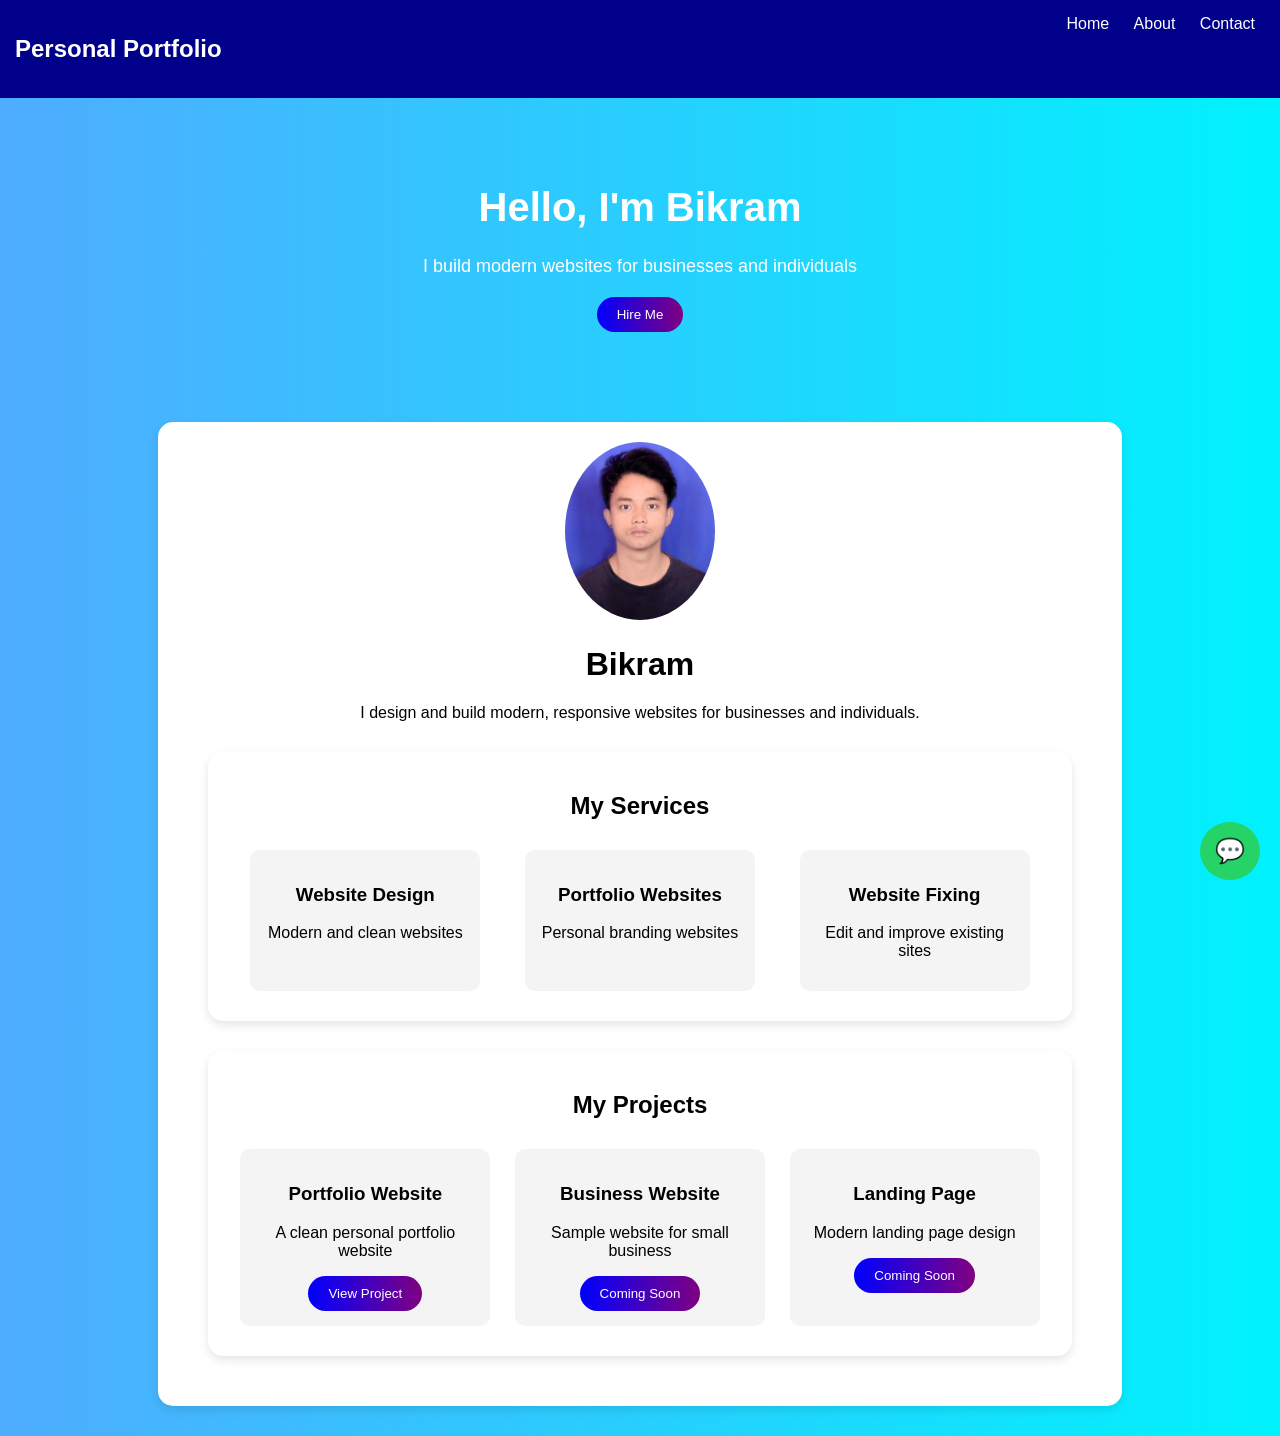
==== index.html @ 5631f08d "index.html" ====
<!DOCTYPE html>
<html> 
<head>
    <title>Bikram | Developer</title>
    <link rel="stylesheet" href="style.css">
</head>

<body>

<div class="navbar">
    <h2>Personal Portfolio</h2>
    <div>
        <a href="index.html">Home</a>
        <a href="about.html">About</a>
        <a href="contact.html">Contact</a>
    </div>
</div>
        
<div class="container">

    <div class="hero">
    <h1>Hello, I'm Bikram</h1>
    <p>I build modern websites for businesses and individuals</p>
    <a href="contact.html">
        <button>Hire Me</button>
    </a>
</div>

    <div class="card">
         <img src="image/myphoto.jpg">
        <h1>Bikram</h1>
        <p>I design and build modern, responsive websites for businesses and individuals.</p>
    

    <div class="card">
    <h2>My Services</h2>
    
    <div class="services">
        <div class="service-box">
            <h3>Website Design</h3>
            <p>Modern and clean websites</p>
        </div>

        <div class="service-box">
            <h3>Portfolio Websites</h3>
            <p>Personal branding websites</p>
        </div>

        <div class="service-box">
            <h3>Website Fixing</h3>
            <p>Edit and improve existing sites</p>
        </div>
    </div>
</div>

  <div class="card">
    <h2>My Projects</h2>

    <div class="projects">

        <div class="project-box">
            <h3>Portfolio Website</h3>
            <p>A clean personal portfolio website</p>
            <a href="https://unitebikram-rgb.github.io/Bikram-portfolio/" target="_blank">
                <button>View Project</button>
            </a>
        </div>

        <div class="project-box">
            <h3>Business Website</h3>
            <p>Sample website for small business</p>
            <button>Coming Soon</button>
        </div>

        <div class="project-box">
            <h3>Landing Page</h3>
            <p>Modern landing page design</p>
            <button>Coming Soon</button>
        </div>

    </div>
</div>
   
</div>

<script src="script.js"></script>
<a href="https://wa.me/9779800962616" class="whatsapp" target="_blank">
    💬
</a>

<script src="script.js"></script>
</body>

</body>
</html>
---- style.css ----
body {
    margin: 0;
    font-family: Arial;
    background: linear-gradient(to right, #4facfe, #00f2fe);
}

/* Navbar */
.navbar {
    background: darkblue;
    color: white;
    padding: 15px;
    display: flex;
    justify-content: space-between;
    position: sticky;
    top: 0;
}

.navbar a {
    color: white;
    margin: 10px;
    text-decoration: none;
}

.navbar a:hover {
    text-decoration: underline;
}

/* Layout */
.container {
    width: 80%;
    margin: auto;
    text-align: center;
}

/* Cards */
.card {
    background: white;
    padding: 20px;
    margin: 30px;
    border-radius: 15px;
    box-shadow: 0 4px 10px rgba(0,0,0,0.1);
    transition: 0.3s;
}

.card:hover {
    transform: translateY(-10px);
}

/* Buttons */
button {
    padding: 10px 20px;
    border: none;
    background: linear-gradient(to right, blue, purple);
    color: white;
    border-radius: 25px;
    cursor: pointer;
}

button:hover {
    opacity: 0.8;
}

/* Inputs */
input, textarea {
    width: 80%;
    padding: 10px;
    margin: 5px;
}

/* Image */
img {
    width: 150px;
    border-radius: 50%;
}

.services {
    display: flex;
    justify-content: space-around;
    flex-wrap: wrap;
}

.service-box {
    background: #f4f4f4;
    padding: 15px;
    margin: 10px;
    border-radius: 10px;
    width: 200px;
}
@media (max-width: 768px) {
    .services {
        flex-direction: column;
        align-items: center;
    }

    .container {
        width: 95%;
    }
}

.hero {
    padding: 60px 20px;
    text-align: center;
    color: white;
}

.hero h1 {
    font-size: 40px;
}

.hero p {
    font-size: 18px;
    margin: 10px 0 20px;
}
.projects {
    display: flex;
    justify-content: space-around;
    flex-wrap: wrap;
}

.project-box {
    background: #f4f4f4;
    padding: 15px;
    margin: 10px;
    border-radius: 10px;
    width: 220px;
    transition: 0.3s;
}

.project-box:hover {
    transform: scale(1.05);
}
.whatsapp {
    position: fixed;
    bottom: 20px;
    right: 20px;
    background: #25D366;
    color: white;
    font-size: 24px;
    padding: 15px;
    border-radius: 50%;
    text-decoration: none;
    z-index: 1000;
    transition: 0.3s;
}

.whatsapp:hover {
    transform: scale(1.1);
}
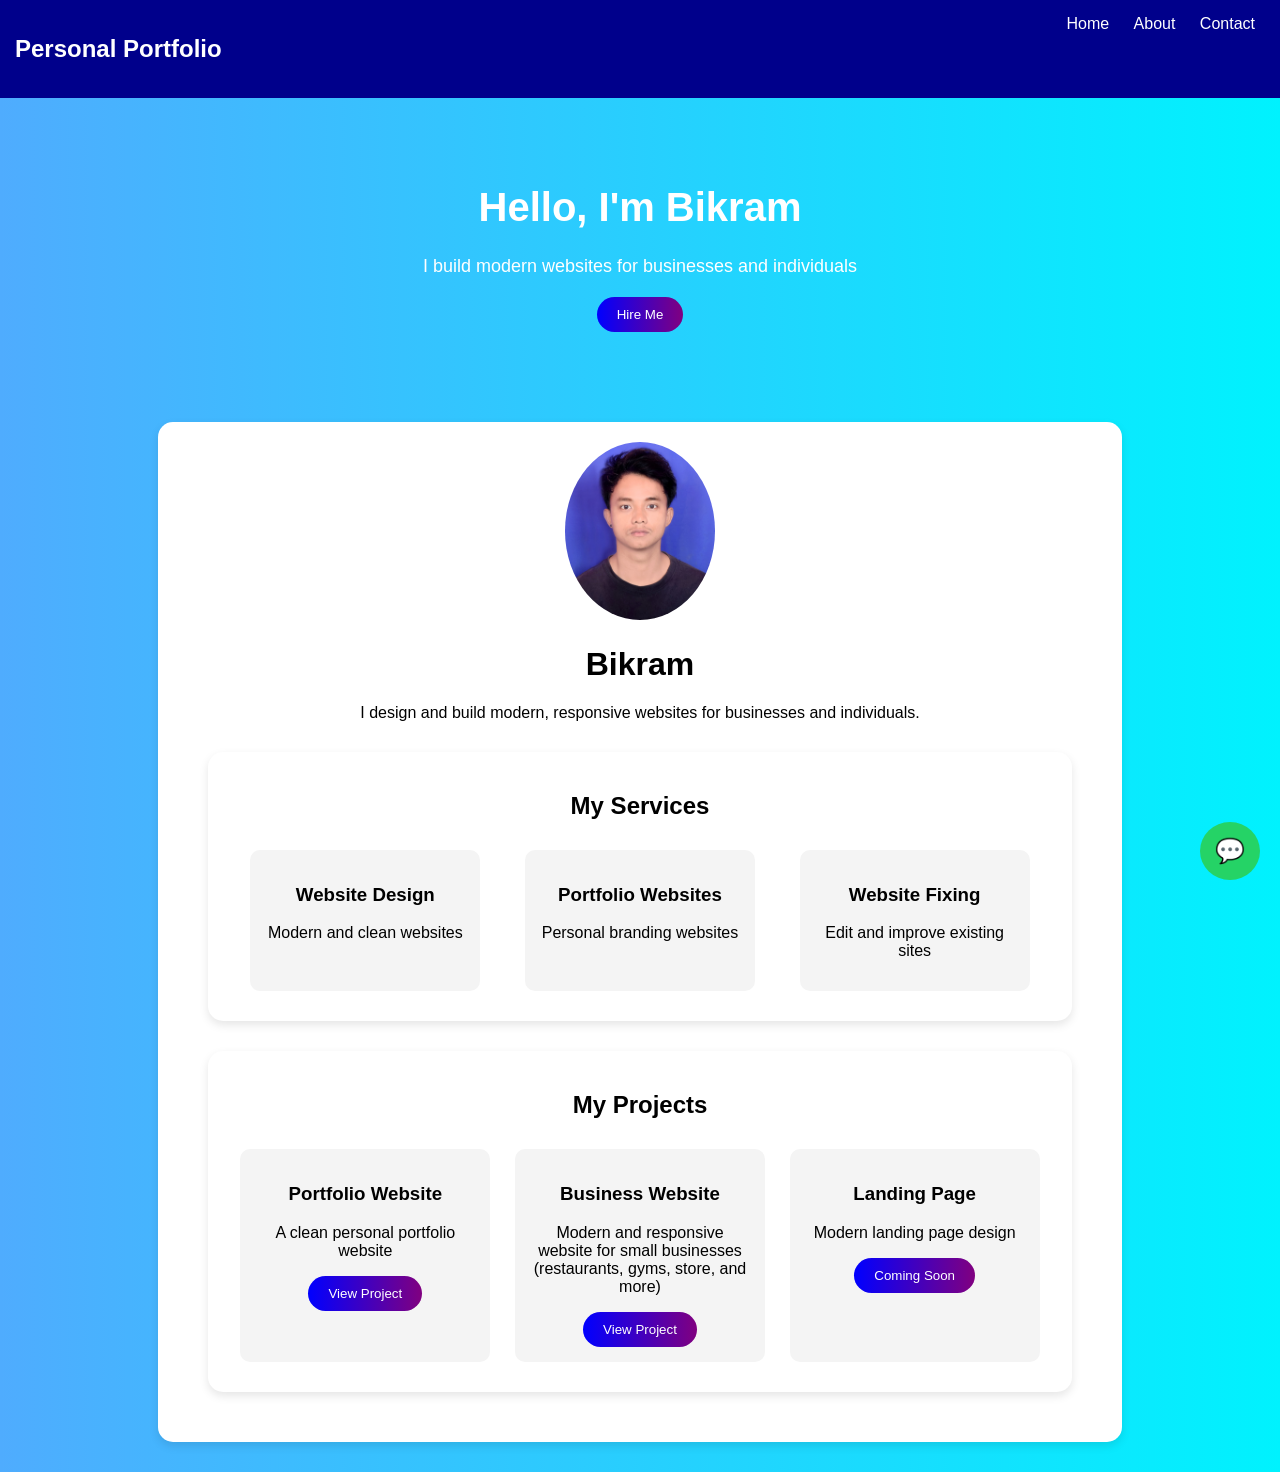
==== commit 58241ee1: "index.html" ====
--- a/index.html
+++ b/index.html
@@ -61,15 +61,16 @@
         <div class="project-box">
             <h3>Portfolio Website</h3>
             <p>A clean personal portfolio website</p>
-            <a href="https://unitebikram-rgb.github.io/Bikram-portfolio/" target="_blank">
+            <a href="https://unitebikram-rgb.github.io/portfolio-website/" target="_blank">
                 <button>View Project</button>
             </a>
         </div>
 
         <div class="project-box">
             <h3>Business Website</h3>
-            <p>Sample website for small business</p>
-            <button>Coming Soon</button>
+            <p>Modern and responsive website for small businesses (restaurants, gyms, store, and more)</p>
+            <a href="https://unitebikram-rgb.github.io/business-website/" target="_blank"></a>
+            <button>View Project</button>
         </div>
 
         <div class="project-box">
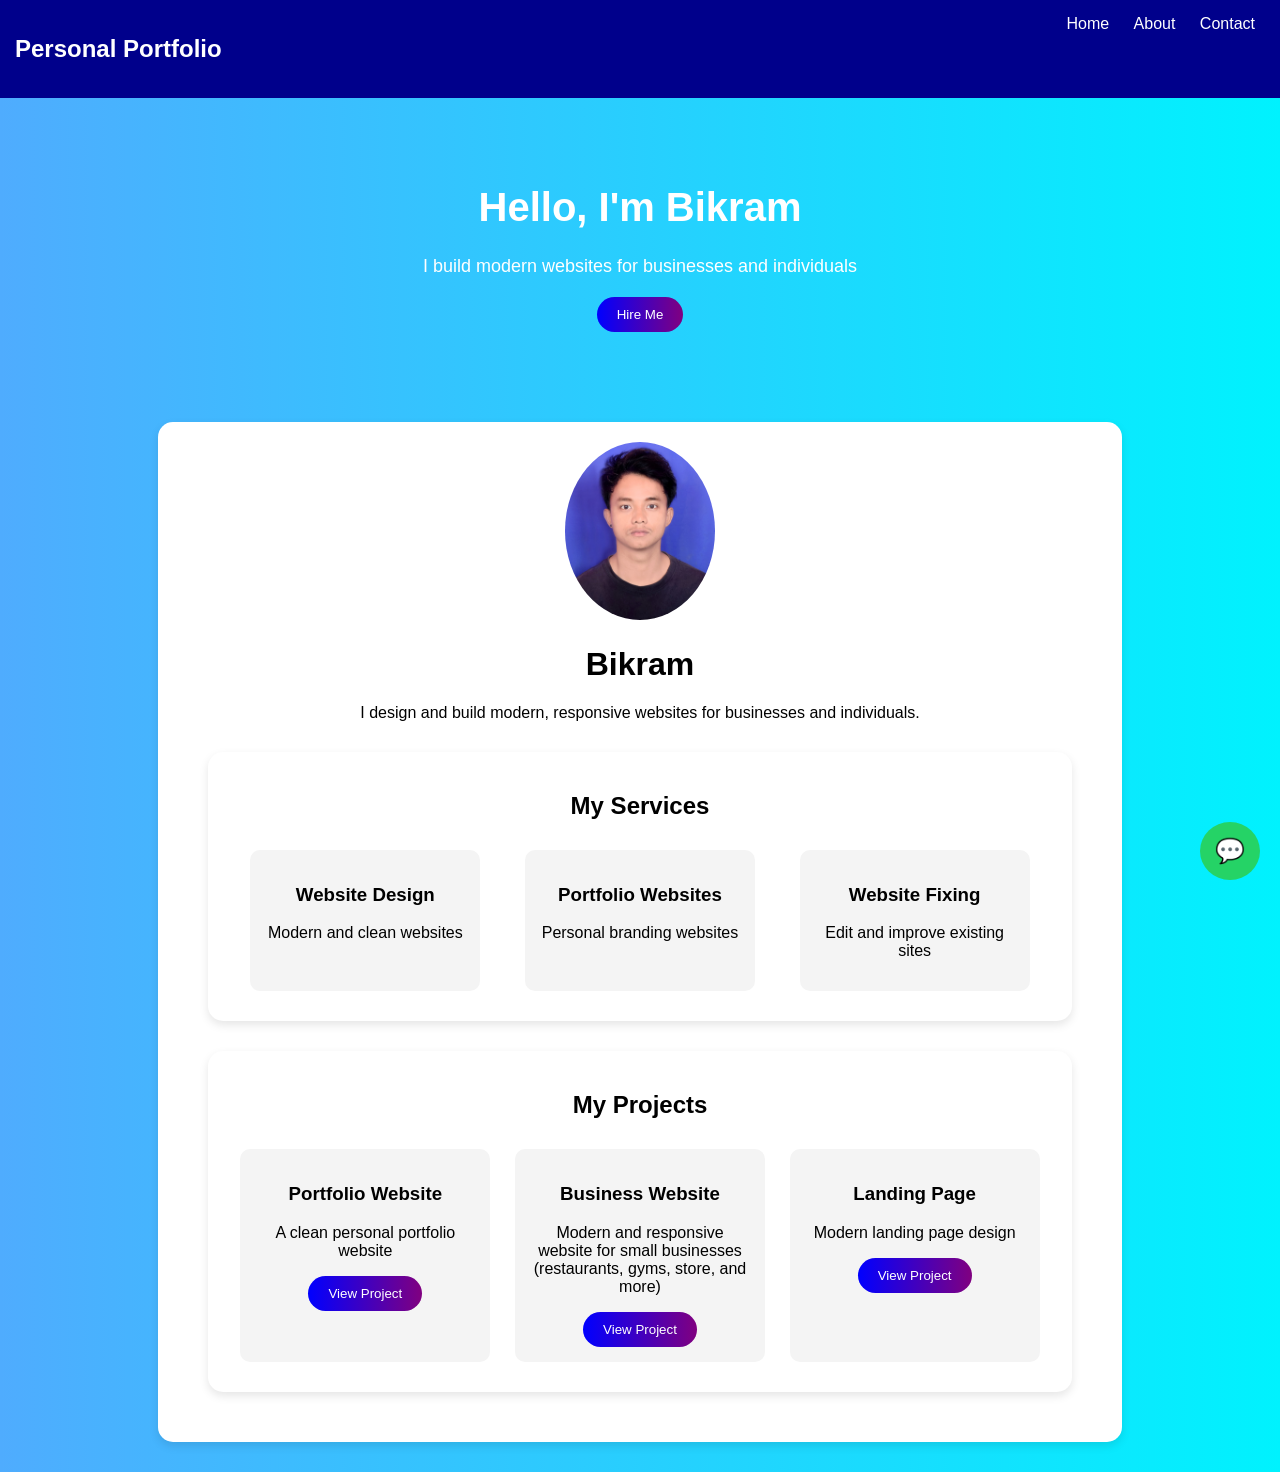
==== commit 2f8bd679: "index.html" ====
--- a/index.html
+++ b/index.html
@@ -69,14 +69,15 @@
         <div class="project-box">
             <h3>Business Website</h3>
             <p>Modern and responsive website for small businesses (restaurants, gyms, store, and more)</p>
-            <a href="https://unitebikram-rgb.github.io/business-website/" target="_blank"></a>
-            <button>View Project</button>
+            <a href="https://unitebikram-rgb.github.io/business-website/" target="_blank">
+            <button>View Project</button></a>
         </div>
 
         <div class="project-box">
             <h3>Landing Page</h3>
             <p>Modern landing page design</p>
-            <button>Coming Soon</button>
+            <a href="https://unitebikram-rgb.github.io/landing-page/" target="_blank">
+            <button>View Project</button></a>
         </div>
 
     </div>
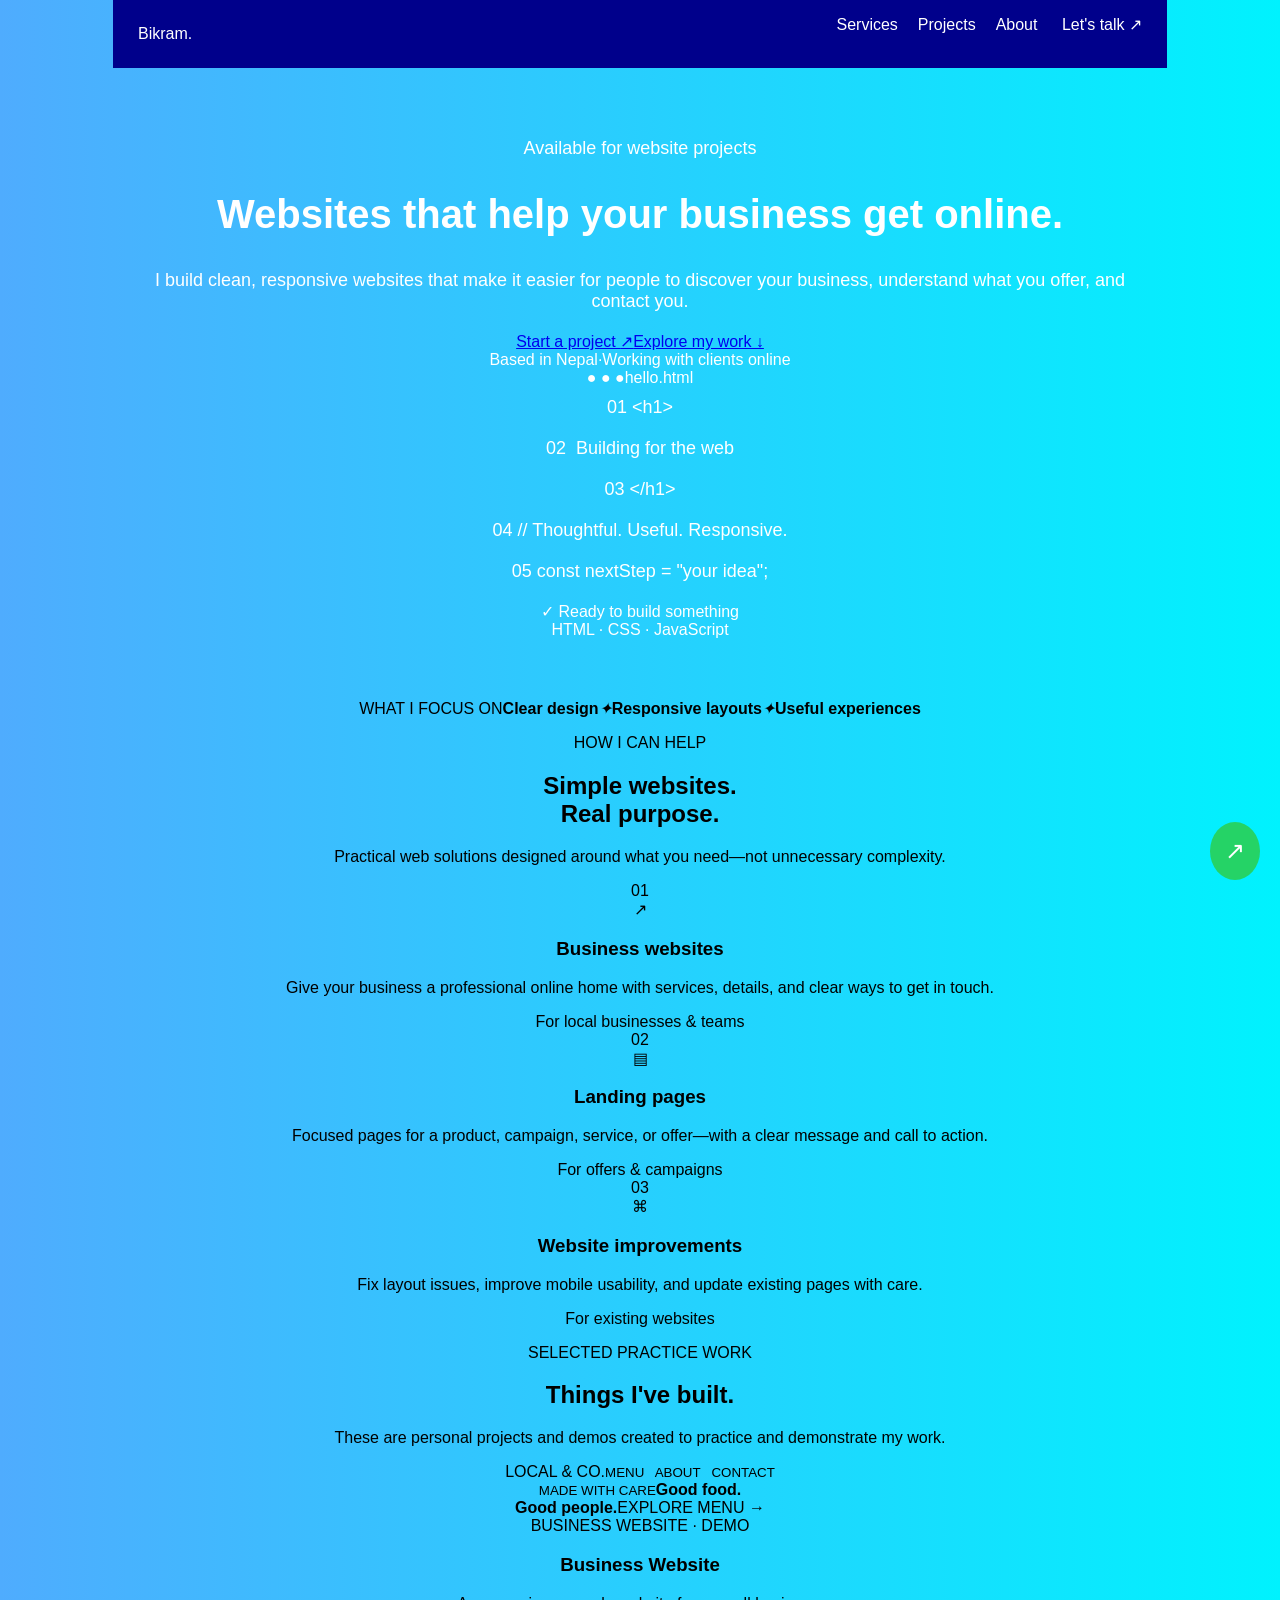
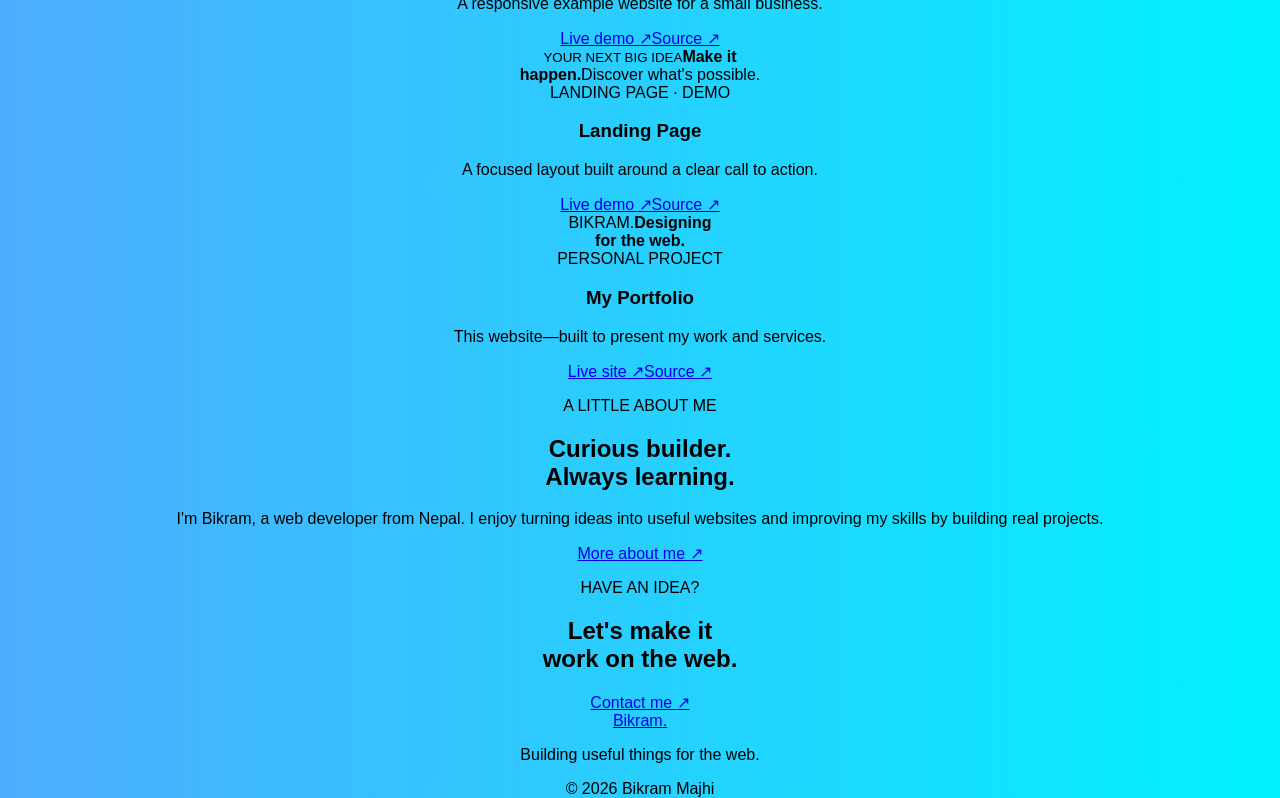
==== commit d8445fcc: "Redesign portfolio homepage" ====
--- a/index.html
+++ b/index.html
@@ -1,97 +1,64 @@
-<!DOCTYPE html>
-<html> 
+<!doctype html>
+<html lang="en">
 <head>
-    <title>Bikram | Developer</title>
-    <link rel="stylesheet" href="style.css">
+  <meta charset="utf-8">
+  <meta name="viewport" content="width=device-width, initial-scale=1">
+  <meta name="description" content="Bikram Majhi builds responsive, practical websites for small businesses, personal brands, and creators.">
+  <title>Bikram Majhi | Web Developer</title>
+  <link rel="preconnect" href="https://fonts.googleapis.com">
+  <link rel="preconnect" href="https://fonts.gstatic.com" crossorigin>
+  <link href="https://fonts.googleapis.com/css2?family=DM+Sans:wght@400;500;600;700&family=Manrope:wght@600;700;800&display=swap" rel="stylesheet">
+  <link rel="stylesheet" href="style.css">
 </head>
-
 <body>
-
-<div class="navbar">
-    <h2>Personal Portfolio</h2>
-    <div>
-        <a href="index.html">Home</a>
-        <a href="about.html">About</a>
-        <a href="contact.html">Contact</a>
-    </div>
-</div>
-        
-<div class="container">
-
-    <div class="hero">
-    <h1>Hello, I'm Bikram</h1>
-    <p>I build modern websites for businesses and individuals</p>
-    <a href="contact.html">
-        <button>Hire Me</button>
-    </a>
-</div>
-
-    <div class="card">
-         <img src="image/myphoto.jpg">
-        <h1>Bikram</h1>
-        <p>I design and build modern, responsive websites for businesses and individuals.</p>
-    
-
-    <div class="card">
-    <h2>My Services</h2>
-    
-    <div class="services">
-        <div class="service-box">
-            <h3>Website Design</h3>
-            <p>Modern and clean websites</p>
-        </div>
-
-        <div class="service-box">
-            <h3>Portfolio Websites</h3>
-            <p>Personal branding websites</p>
-        </div>
-
-        <div class="service-box">
-            <h3>Website Fixing</h3>
-            <p>Edit and improve existing sites</p>
-        </div>
-    </div>
-</div>
-
-  <div class="card">
-    <h2>My Projects</h2>
-
-    <div class="projects">
-
-        <div class="project-box">
-            <h3>Portfolio Website</h3>
-            <p>A clean personal portfolio website</p>
-            <a href="https://unitebikram-rgb.github.io/portfolio-website/" target="_blank">
-                <button>View Project</button>
-            </a>
-        </div>
-
-        <div class="project-box">
-            <h3>Business Website</h3>
-            <p>Modern and responsive website for small businesses (restaurants, gyms, store, and more)</p>
-            <a href="https://unitebikram-rgb.github.io/business-website/" target="_blank">
-            <button>View Project</button></a>
-        </div>
-
-        <div class="project-box">
-            <h3>Landing Page</h3>
-            <p>Modern landing page design</p>
-            <a href="https://unitebikram-rgb.github.io/landing-page/" target="_blank">
-            <button>View Project</button></a>
-        </div>
-
-    </div>
-</div>
-   
-</div>
-
-<script src="script.js"></script>
-<a href="https://wa.me/9779800962616" class="whatsapp" target="_blank">
-    💬
-</a>
-
-<script src="script.js"></script>
-</body>
-
+  <header class="site-header">
+    <nav class="navbar container" aria-label="Main navigation">
+      <a class="brand" href="index.html">Bikram<span>.</span></a>
+      <div class="nav-links">
+        <a href="#services">Services</a><a href="#projects">Projects</a><a href="about.html">About</a>
+        <a class="nav-cta" href="contact.html">Let's talk <span aria-hidden="true">↗</span></a>
+      </div>
+    </nav>
+  </header>
+  <main>
+    <section class="hero container">
+      <div class="hero-copy">
+        <p class="eyebrow"><span class="status-dot"></span> Available for website projects</p>
+        <h1>Websites that help your business <span class="accent">get online.</span></h1>
+        <p class="hero-lead">I build clean, responsive websites that make it easier for people to discover your business, understand what you offer, and contact you.</p>
+        <div class="hero-actions"><a class="button button-primary" href="contact.html">Start a project <span aria-hidden="true">↗</span></a><a class="text-link" href="#projects">Explore my work ↓</a></div>
+        <div class="hero-note"><span>Based in Nepal</span><span>·</span><span>Working with clients online</span></div>
+      </div>
+      <div class="hero-visual" aria-label="Developer introduction">
+        <div class="visual-glow"></div><div class="visual-card">
+          <div class="visual-top"><span class="window-dots">● ● ●</span><span>hello.html</span></div>
+          <div class="code-lines"><p><span class="code-muted">01</span> <span class="code-purple">&lt;h1&gt;</span></p><p><span class="code-muted">02</span> &nbsp;Building for the web</p><p><span class="code-muted">03</span> <span class="code-purple">&lt;/h1&gt;</span></p><p><span class="code-muted">04</span> <span class="code-green">// Thoughtful. Useful. Responsive.</span></p><p><span class="code-muted">05</span> <span class="code-blue">const</span> <span class="code-white">nextStep</span> = <span class="code-yellow">"your idea"</span>;</p></div>
+          <div class="visual-bottom"><span class="mini-check">✓</span> Ready to build something</div>
+        </div><div class="floating-tag">HTML · CSS · JavaScript</div>
+      </div>
+    </section>
+    <section class="trust-strip"><div class="container trust-inner"><span>WHAT I FOCUS ON</span><strong>Clear design</strong><i>✦</i><strong>Responsive layouts</strong><i>✦</i><strong>Useful experiences</strong></div></section>
+    <section class="section container" id="services">
+      <div class="section-heading"><p class="eyebrow">HOW I CAN HELP</p><h2>Simple websites.<br><span class="accent">Real purpose.</span></h2><p>Practical web solutions designed around what you need—not unnecessary complexity.</p></div>
+      <div class="service-grid">
+        <article class="service-card"><span class="service-number">01</span><div class="service-icon">↗</div><h3>Business websites</h3><p>Give your business a professional online home with services, details, and clear ways to get in touch.</p><span class="service-label">For local businesses & teams</span></article>
+        <article class="service-card"><span class="service-number">02</span><div class="service-icon">▤</div><h3>Landing pages</h3><p>Focused pages for a product, campaign, service, or offer—with a clear message and call to action.</p><span class="service-label">For offers & campaigns</span></article>
+        <article class="service-card"><span class="service-number">03</span><div class="service-icon">⌘</div><h3>Website improvements</h3><p>Fix layout issues, improve mobile usability, and update existing pages with care.</p><span class="service-label">For existing websites</span></article>
+      </div>
+    </section>
+    <section class="section projects-section" id="projects"><div class="container">
+      <div class="section-heading section-heading-row"><div><p class="eyebrow">SELECTED PRACTICE WORK</p><h2>Things I've <span class="accent">built.</span></h2></div><p>These are personal projects and demos created to practice and demonstrate my work.</p></div>
+      <div class="project-grid">
+        <article class="project-card project-feature"><div class="project-preview preview-business"><div class="preview-nav">LOCAL<span> & CO.</span><small>MENU &nbsp; ABOUT &nbsp; CONTACT</small></div><div class="preview-content"><small>MADE WITH CARE</small><strong>Good food.<br>Good people.</strong><span class="preview-button">EXPLORE MENU →</span></div></div><div class="project-info"><div><span class="project-type">BUSINESS WEBSITE · DEMO</span><h3>Business Website</h3><p>A responsive example website for a small business.</p></div><div class="project-links"><a href="https://unitebikram-rgb.github.io/business-website/" target="_blank" rel="noopener noreferrer">Live demo ↗</a><a href="https://github.com/unitebikram-rgb/business-website" target="_blank" rel="noopener noreferrer">Source ↗</a></div></div></article>
+        <article class="project-card"><div class="project-preview preview-landing"><div class="landing-shape shape-one"></div><div class="landing-shape shape-two"></div><div class="landing-copy"><small>YOUR NEXT BIG IDEA</small><strong>Make it<br>happen.</strong><span>Discover what's possible.</span></div></div><div class="project-info"><div><span class="project-type">LANDING PAGE · DEMO</span><h3>Landing Page</h3><p>A focused layout built around a clear call to action.</p></div><div class="project-links"><a href="https://unitebikram-rgb.github.io/landing-page/" target="_blank" rel="noopener noreferrer">Live demo ↗</a><a href="https://github.com/unitebikram-rgb/landing-page" target="_blank" rel="noopener noreferrer">Source ↗</a></div></div></article>
+        <article class="project-card"><div class="project-preview preview-portfolio"><div class="portfolio-mini"><span>BIKRAM<span class="accent">.</span></span><strong>Designing<br>for the web.</strong><div class="mini-bars"><i></i><i></i><i></i></div></div></div><div class="project-info"><div><span class="project-type">PERSONAL PROJECT</span><h3>My Portfolio</h3><p>This website—built to present my work and services.</p></div><div class="project-links"><a href="https://unitebikram-rgb.github.io/portfolio-website/" target="_blank" rel="noopener noreferrer">Live site ↗</a><a href="https://github.com/unitebikram-rgb/portfolio-website" target="_blank" rel="noopener noreferrer">Source ↗</a></div></div></article>
+      </div>
+    </div></section>
+    <section class="about-band"><div class="container about-band-inner"><div><p class="eyebrow">A LITTLE ABOUT ME</p><h2>Curious builder.<br><span class="accent">Always learning.</span></h2></div><div><p>I'm Bikram, a web developer from Nepal. I enjoy turning ideas into useful websites and improving my skills by building real projects.</p><a class="text-link" href="about.html">More about me ↗</a></div></div></section>
+    <section class="contact-cta container"><div><p class="eyebrow">HAVE AN IDEA?</p><h2>Let's make it<br><span class="accent">work on the web.</span></h2></div><a class="button button-primary" href="contact.html">Contact me <span aria-hidden="true">↗</span></a></section>
+  </main>
+  <footer class="site-footer"><div class="container footer-inner"><a class="brand" href="index.html">Bikram<span>.</span></a><p>Building useful things for the web.</p><span>© <span id="year">2026</span> Bikram Majhi</span></div></footer>
+  <a class="whatsapp" href="https://wa.me/9779800962616" target="_blank" rel="noopener noreferrer" aria-label="Contact Bikram on WhatsApp">↗</a>
+  <script src="script.js"></script>
 </body>
 </html>
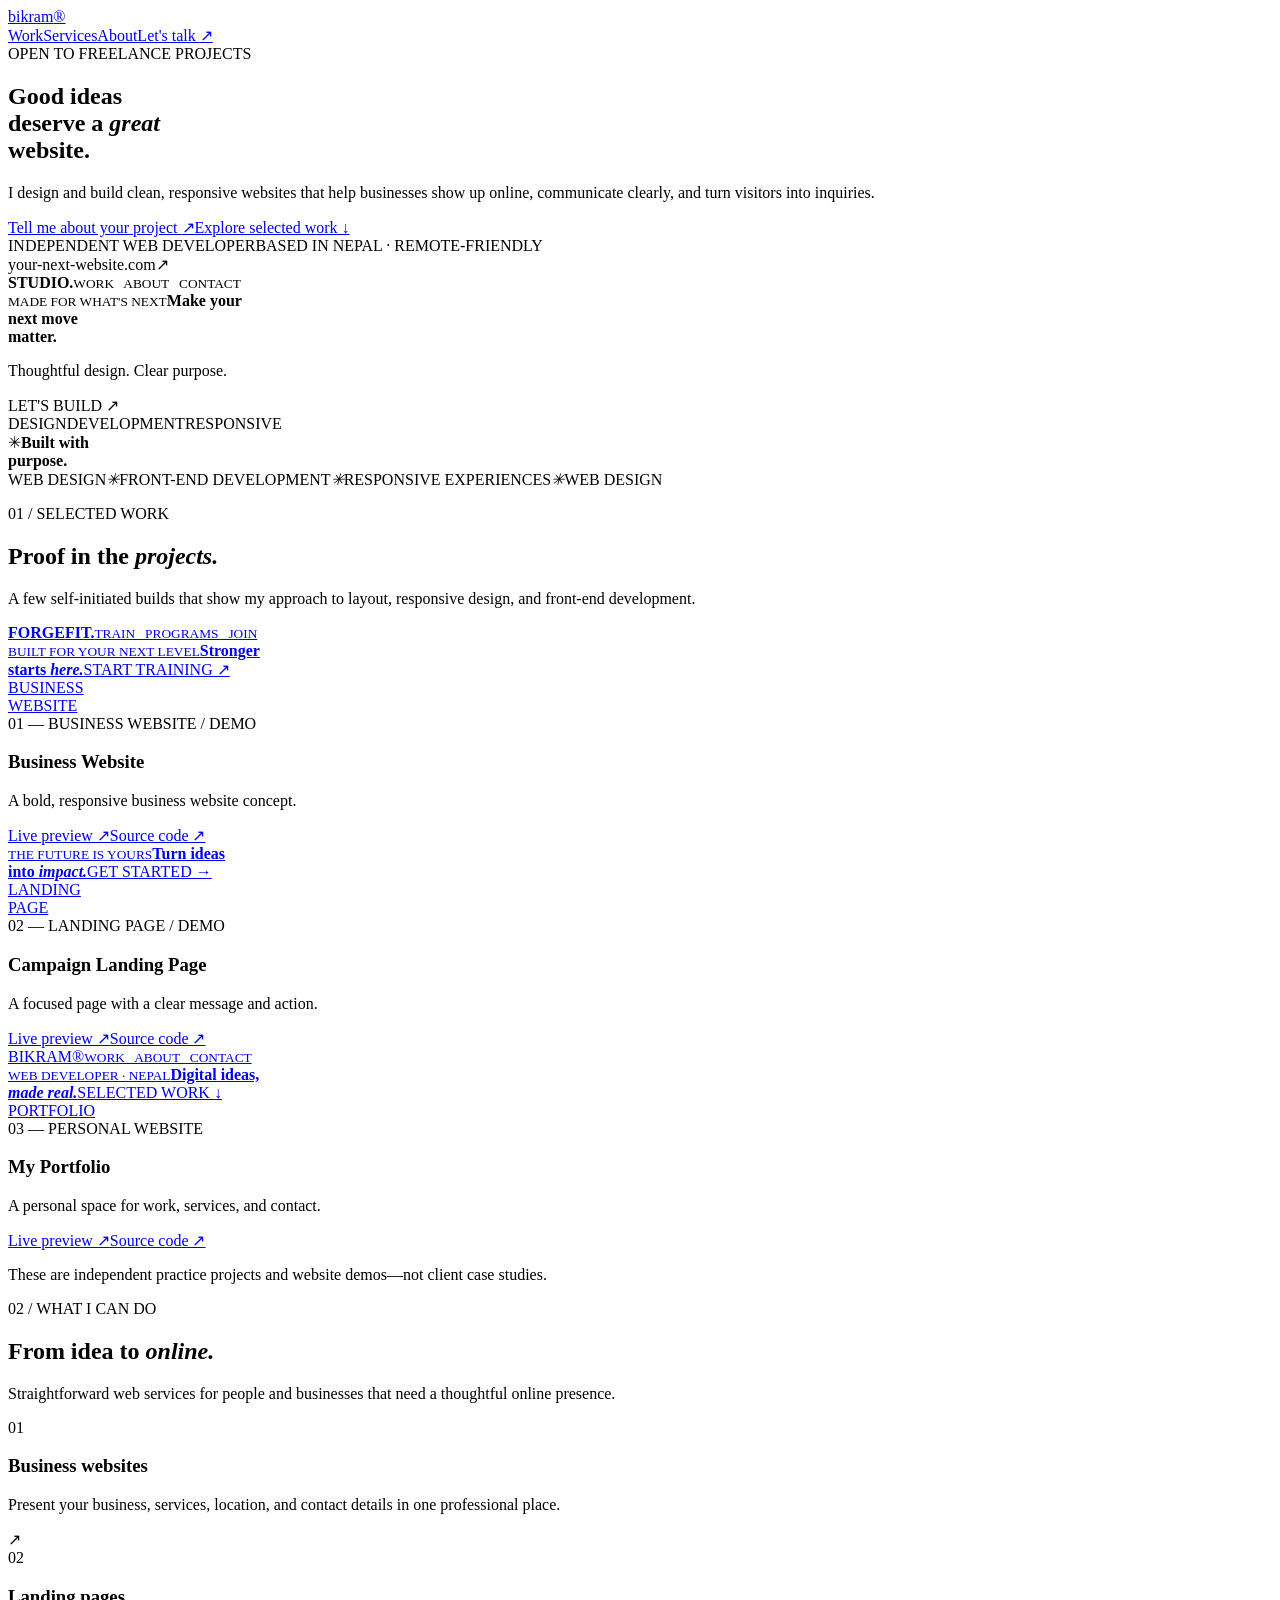
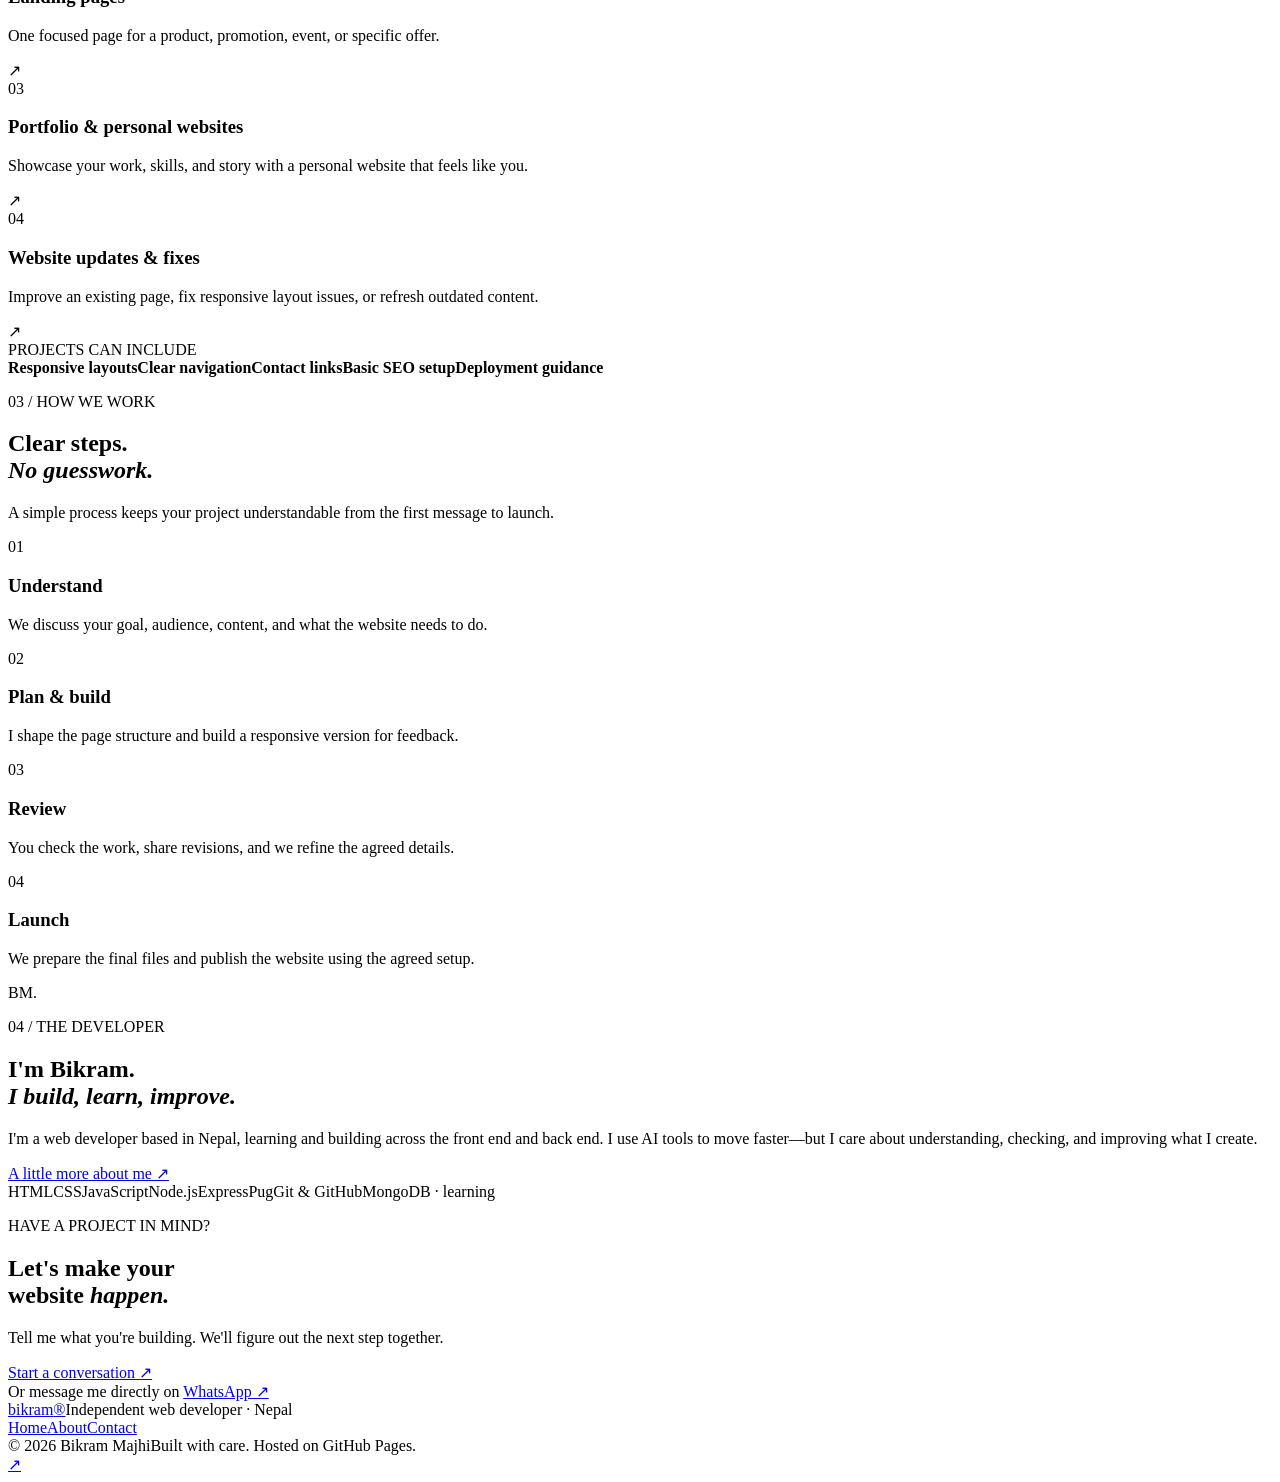
==== commit fbcd55cf: "Elevate portfolio for freelance clients" ====
--- a/index.html
+++ b/index.html
@@ -1,64 +1,38 @@
 <!doctype html>
 <html lang="en">
 <head>
-  <meta charset="utf-8">
-  <meta name="viewport" content="width=device-width, initial-scale=1">
-  <meta name="description" content="Bikram Majhi builds responsive, practical websites for small businesses, personal brands, and creators.">
-  <title>Bikram Majhi | Web Developer</title>
-  <link rel="preconnect" href="https://fonts.googleapis.com">
-  <link rel="preconnect" href="https://fonts.gstatic.com" crossorigin>
-  <link href="https://fonts.googleapis.com/css2?family=DM+Sans:wght@400;500;600;700&family=Manrope:wght@600;700;800&display=swap" rel="stylesheet">
-  <link rel="stylesheet" href="style.css">
+<meta charset="utf-8"><meta name="viewport" content="width=device-width,initial-scale=1">
+<meta name="description" content="Bikram Majhi designs and builds responsive websites for small businesses, personal brands, and growing ideas. View projects and discuss your website.">
+<meta name="theme-color" content="#101812">
+<title>Bikram Majhi — Freelance Web Developer</title>
+<link rel="preconnect" href="https://fonts.googleapis.com"><link rel="preconnect" href="https://fonts.gstatic.com" crossorigin>
+<link href="https://fonts.googleapis.com/css2?family=DM+Sans:wght@400;500;600;700&family=Manrope:wght@500;600;700;800&display=swap" rel="stylesheet">
+<link rel="stylesheet" href="style.css">
 </head>
 <body>
-  <header class="site-header">
-    <nav class="navbar container" aria-label="Main navigation">
-      <a class="brand" href="index.html">Bikram<span>.</span></a>
-      <div class="nav-links">
-        <a href="#services">Services</a><a href="#projects">Projects</a><a href="about.html">About</a>
-        <a class="nav-cta" href="contact.html">Let's talk <span aria-hidden="true">↗</span></a>
-      </div>
-    </nav>
-  </header>
-  <main>
-    <section class="hero container">
-      <div class="hero-copy">
-        <p class="eyebrow"><span class="status-dot"></span> Available for website projects</p>
-        <h1>Websites that help your business <span class="accent">get online.</span></h1>
-        <p class="hero-lead">I build clean, responsive websites that make it easier for people to discover your business, understand what you offer, and contact you.</p>
-        <div class="hero-actions"><a class="button button-primary" href="contact.html">Start a project <span aria-hidden="true">↗</span></a><a class="text-link" href="#projects">Explore my work ↓</a></div>
-        <div class="hero-note"><span>Based in Nepal</span><span>·</span><span>Working with clients online</span></div>
-      </div>
-      <div class="hero-visual" aria-label="Developer introduction">
-        <div class="visual-glow"></div><div class="visual-card">
-          <div class="visual-top"><span class="window-dots">● ● ●</span><span>hello.html</span></div>
-          <div class="code-lines"><p><span class="code-muted">01</span> <span class="code-purple">&lt;h1&gt;</span></p><p><span class="code-muted">02</span> &nbsp;Building for the web</p><p><span class="code-muted">03</span> <span class="code-purple">&lt;/h1&gt;</span></p><p><span class="code-muted">04</span> <span class="code-green">// Thoughtful. Useful. Responsive.</span></p><p><span class="code-muted">05</span> <span class="code-blue">const</span> <span class="code-white">nextStep</span> = <span class="code-yellow">"your idea"</span>;</p></div>
-          <div class="visual-bottom"><span class="mini-check">✓</span> Ready to build something</div>
-        </div><div class="floating-tag">HTML · CSS · JavaScript</div>
-      </div>
-    </section>
-    <section class="trust-strip"><div class="container trust-inner"><span>WHAT I FOCUS ON</span><strong>Clear design</strong><i>✦</i><strong>Responsive layouts</strong><i>✦</i><strong>Useful experiences</strong></div></section>
-    <section class="section container" id="services">
-      <div class="section-heading"><p class="eyebrow">HOW I CAN HELP</p><h2>Simple websites.<br><span class="accent">Real purpose.</span></h2><p>Practical web solutions designed around what you need—not unnecessary complexity.</p></div>
-      <div class="service-grid">
-        <article class="service-card"><span class="service-number">01</span><div class="service-icon">↗</div><h3>Business websites</h3><p>Give your business a professional online home with services, details, and clear ways to get in touch.</p><span class="service-label">For local businesses & teams</span></article>
-        <article class="service-card"><span class="service-number">02</span><div class="service-icon">▤</div><h3>Landing pages</h3><p>Focused pages for a product, campaign, service, or offer—with a clear message and call to action.</p><span class="service-label">For offers & campaigns</span></article>
-        <article class="service-card"><span class="service-number">03</span><div class="service-icon">⌘</div><h3>Website improvements</h3><p>Fix layout issues, improve mobile usability, and update existing pages with care.</p><span class="service-label">For existing websites</span></article>
-      </div>
-    </section>
-    <section class="section projects-section" id="projects"><div class="container">
-      <div class="section-heading section-heading-row"><div><p class="eyebrow">SELECTED PRACTICE WORK</p><h2>Things I've <span class="accent">built.</span></h2></div><p>These are personal projects and demos created to practice and demonstrate my work.</p></div>
-      <div class="project-grid">
-        <article class="project-card project-feature"><div class="project-preview preview-business"><div class="preview-nav">LOCAL<span> & CO.</span><small>MENU &nbsp; ABOUT &nbsp; CONTACT</small></div><div class="preview-content"><small>MADE WITH CARE</small><strong>Good food.<br>Good people.</strong><span class="preview-button">EXPLORE MENU →</span></div></div><div class="project-info"><div><span class="project-type">BUSINESS WEBSITE · DEMO</span><h3>Business Website</h3><p>A responsive example website for a small business.</p></div><div class="project-links"><a href="https://unitebikram-rgb.github.io/business-website/" target="_blank" rel="noopener noreferrer">Live demo ↗</a><a href="https://github.com/unitebikram-rgb/business-website" target="_blank" rel="noopener noreferrer">Source ↗</a></div></div></article>
-        <article class="project-card"><div class="project-preview preview-landing"><div class="landing-shape shape-one"></div><div class="landing-shape shape-two"></div><div class="landing-copy"><small>YOUR NEXT BIG IDEA</small><strong>Make it<br>happen.</strong><span>Discover what's possible.</span></div></div><div class="project-info"><div><span class="project-type">LANDING PAGE · DEMO</span><h3>Landing Page</h3><p>A focused layout built around a clear call to action.</p></div><div class="project-links"><a href="https://unitebikram-rgb.github.io/landing-page/" target="_blank" rel="noopener noreferrer">Live demo ↗</a><a href="https://github.com/unitebikram-rgb/landing-page" target="_blank" rel="noopener noreferrer">Source ↗</a></div></div></article>
-        <article class="project-card"><div class="project-preview preview-portfolio"><div class="portfolio-mini"><span>BIKRAM<span class="accent">.</span></span><strong>Designing<br>for the web.</strong><div class="mini-bars"><i></i><i></i><i></i></div></div></div><div class="project-info"><div><span class="project-type">PERSONAL PROJECT</span><h3>My Portfolio</h3><p>This website—built to present my work and services.</p></div><div class="project-links"><a href="https://unitebikram-rgb.github.io/portfolio-website/" target="_blank" rel="noopener noreferrer">Live site ↗</a><a href="https://github.com/unitebikram-rgb/portfolio-website" target="_blank" rel="noopener noreferrer">Source ↗</a></div></div></article>
-      </div>
-    </div></section>
-    <section class="about-band"><div class="container about-band-inner"><div><p class="eyebrow">A LITTLE ABOUT ME</p><h2>Curious builder.<br><span class="accent">Always learning.</span></h2></div><div><p>I'm Bikram, a web developer from Nepal. I enjoy turning ideas into useful websites and improving my skills by building real projects.</p><a class="text-link" href="about.html">More about me ↗</a></div></div></section>
-    <section class="contact-cta container"><div><p class="eyebrow">HAVE AN IDEA?</p><h2>Let's make it<br><span class="accent">work on the web.</span></h2></div><a class="button button-primary" href="contact.html">Contact me <span aria-hidden="true">↗</span></a></section>
-  </main>
-  <footer class="site-footer"><div class="container footer-inner"><a class="brand" href="index.html">Bikram<span>.</span></a><p>Building useful things for the web.</p><span>© <span id="year">2026</span> Bikram Majhi</span></div></footer>
-  <a class="whatsapp" href="https://wa.me/9779800962616" target="_blank" rel="noopener noreferrer" aria-label="Contact Bikram on WhatsApp">↗</a>
-  <script src="script.js"></script>
-</body>
-</html>+<header class="header"><nav class="nav wrap" aria-label="Main navigation"><a class="logo" href="index.html">bikram<span>®</span></a><div class="nav-menu"><a href="#work">Work</a><a href="#services">Services</a><a href="about.html">About</a><a class="nav-contact" href="contact.html">Let's talk <span>↗</span></a></div></nav></header>
+<main>
+<section class="hero wrap">
+<div class="hero-left"><div class="availability"><i></i> OPEN TO FREELANCE PROJECTS</div><h1>Good ideas<br>deserve a <em>great</em><br>website.</h1><p class="hero-description">I design and build clean, responsive websites that help businesses show up online, communicate clearly, and turn visitors into inquiries.</p><div class="hero-buttons"><a class="btn btn-light" href="contact.html">Tell me about your project <span>↗</span></a><a class="under-link" href="#work">Explore selected work ↓</a></div><div class="hero-meta"><span>INDEPENDENT WEB DEVELOPER</span><span>BASED IN NEPAL · REMOTE-FRIENDLY</span></div></div>
+<div class="hero-right"><div class="orbit orbit-a"></div><div class="orbit orbit-b"></div><div class="hero-window"><div class="window-bar"><span class="window-dots"><i></i><i></i><i></i></span><span>your-next-website.com</span><span>↗</span></div><div class="window-page"><div class="mock-nav"><b>STUDIO<span>.</span></b><small>WORK&nbsp;&nbsp; ABOUT&nbsp;&nbsp; CONTACT</small></div><div class="mock-main"><small>MADE FOR WHAT'S NEXT</small><strong>Make your<br>next move<br><span>matter.</span></strong><p>Thoughtful design. Clear purpose.</p><div class="mock-cta">LET'S BUILD ↗</div></div><div class="mock-bottom"><span>DESIGN</span><span>DEVELOPMENT</span><span>RESPONSIVE</span></div></div><div class="hero-sticker"><span>✳</span><b>Built with<br>purpose.</b></div></div>
+</section>
+<div class="ticker"><div class="wrap ticker-inner"><span>WEB DESIGN</span><i>✳</i><span>FRONT-END DEVELOPMENT</span><i>✳</i><span>RESPONSIVE EXPERIENCES</span><i>✳</i><span>WEB DESIGN</span></div></div>
+<section class="section wrap" id="work"><div class="section-top"><div><p class="kicker">01 / SELECTED WORK</p><h2>Proof in the <em>projects.</em></h2></div><p class="section-intro">A few self-initiated builds that show my approach to layout, responsive design, and front-end development.</p></div>
+<div class="work-grid">
+<article class="work-card work-wide"><a class="work-visual visual-gym" href="https://unitebikram-rgb.github.io/business-website/" target="_blank" rel="noopener noreferrer" aria-label="Open business website demo"><div class="demo-top"><b>FORGE<span>FIT.</span></b><small>TRAIN&nbsp;&nbsp; PROGRAMS&nbsp;&nbsp; JOIN</small></div><div class="gym-copy"><small>BUILT FOR YOUR NEXT LEVEL</small><strong>Stronger<br>starts <i>here.</i></strong><span class="demo-pill">START TRAINING ↗</span></div><div class="demo-stamp">BUSINESS<br>WEBSITE</div></a><div class="work-caption"><div><span class="work-label">01 — BUSINESS WEBSITE / DEMO</span><h3>Business Website</h3><p>A bold, responsive business website concept.</p></div><div class="work-actions"><a href="https://unitebikram-rgb.github.io/business-website/" target="_blank" rel="noopener noreferrer">Live preview ↗</a><a href="https://github.com/unitebikram-rgb/business-website" target="_blank" rel="noopener noreferrer">Source code ↗</a></div></div></article>
+<article class="work-card"><a class="work-visual visual-launch" href="https://unitebikram-rgb.github.io/landing-page/" target="_blank" rel="noopener noreferrer" aria-label="Open landing page demo"><div class="launch-orb"></div><div class="launch-content"><small>THE FUTURE IS YOURS</small><strong>Turn ideas<br>into <i>impact.</i></strong><span class="launch-button">GET STARTED →</span></div><span class="launch-label">LANDING<br>PAGE</span></a><div class="work-caption"><div><span class="work-label">02 — LANDING PAGE / DEMO</span><h3>Campaign Landing Page</h3><p>A focused page with a clear message and action.</p></div><div class="work-actions"><a href="https://unitebikram-rgb.github.io/landing-page/" target="_blank" rel="noopener noreferrer">Live preview ↗</a><a href="https://github.com/unitebikram-rgb/landing-page" target="_blank" rel="noopener noreferrer">Source code ↗</a></div></div></article>
+<article class="work-card"><a class="work-visual visual-portfolio" href="https://unitebikram-rgb.github.io/portfolio-website/" target="_blank" rel="noopener noreferrer" aria-label="View portfolio website"><div class="portfolio-frame"><div class="portfolio-nav">BIKRAM<span>®</span><small>WORK&nbsp;&nbsp; ABOUT&nbsp;&nbsp; CONTACT</small></div><div class="portfolio-hero"><small>WEB DEVELOPER · NEPAL</small><strong>Digital ideas,<br><i>made real.</i></strong><span>SELECTED WORK ↓</span></div><div class="portfolio-blocks"><i></i><i></i><i></i></div></div><span class="portfolio-tag">PORTFOLIO</span></a><div class="work-caption"><div><span class="work-label">03 — PERSONAL WEBSITE</span><h3>My Portfolio</h3><p>A personal space for work, services, and contact.</p></div><div class="work-actions"><a href="https://unitebikram-rgb.github.io/portfolio-website/" target="_blank" rel="noopener noreferrer">Live preview ↗</a><a href="https://github.com/unitebikram-rgb/portfolio-website" target="_blank" rel="noopener noreferrer">Source code ↗</a></div></div></article>
+</div><p class="demo-disclaimer">These are independent practice projects and website demos—not client case studies.</p></section>
+<section class="services-section" id="services"><div class="wrap section"><div class="section-top"><div><p class="kicker">02 / WHAT I CAN DO</p><h2>From idea to <em>online.</em></h2></div><p class="section-intro">Straightforward web services for people and businesses that need a thoughtful online presence.</p></div><div class="services-list">
+<div class="service-row"><span class="service-index">01</span><div><h3>Business websites</h3><p>Present your business, services, location, and contact details in one professional place.</p></div><span class="service-arrow">↗</span></div>
+<div class="service-row"><span class="service-index">02</span><div><h3>Landing pages</h3><p>One focused page for a product, promotion, event, or specific offer.</p></div><span class="service-arrow">↗</span></div>
+<div class="service-row"><span class="service-index">03</span><div><h3>Portfolio & personal websites</h3><p>Showcase your work, skills, and story with a personal website that feels like you.</p></div><span class="service-arrow">↗</span></div>
+<div class="service-row"><span class="service-index">04</span><div><h3>Website updates & fixes</h3><p>Improve an existing page, fix responsive layout issues, or refresh outdated content.</p></div><span class="service-arrow">↗</span></div>
+</div><div class="deliverables"><span>PROJECTS CAN INCLUDE</span><div><b>Responsive layouts</b><b>Clear navigation</b><b>Contact links</b><b>Basic SEO setup</b><b>Deployment guidance</b></div></div></div></section>
+<section class="process-section"><div class="wrap section"><div class="section-top"><div><p class="kicker">03 / HOW WE WORK</p><h2>Clear steps.<br><em>No guesswork.</em></h2></div><p class="section-intro">A simple process keeps your project understandable from the first message to launch.</p></div><div class="process-grid"><div><span>01</span><h3>Understand</h3><p>We discuss your goal, audience, content, and what the website needs to do.</p></div><div><span>02</span><h3>Plan & build</h3><p>I shape the page structure and build a responsive version for feedback.</p></div><div><span>03</span><h3>Review</h3><p>You check the work, share revisions, and we refine the agreed details.</p></div><div><span>04</span><h3>Launch</h3><p>We prepare the final files and publish the website using the agreed setup.</p></div></div></div></section>
+<section class="about-preview wrap"><div class="about-mark">BM<span>.</span></div><div><p class="kicker">04 / THE DEVELOPER</p><h2>I'm Bikram.<br><em>I build, learn, improve.</em></h2><p>I'm a web developer based in Nepal, learning and building across the front end and back end. I use AI tools to move faster—but I care about understanding, checking, and improving what I create.</p><a class="under-link dark-link" href="about.html">A little more about me ↗</a></div><div class="about-skills"><span>HTML</span><span>CSS</span><span>JavaScript</span><span>Node.js</span><span>Express</span><span>Pug</span><span>Git & GitHub</span><span>MongoDB · learning</span></div></section>
+<section class="final-cta"><div class="wrap cta-inner"><p class="kicker">HAVE A PROJECT IN MIND?</p><h2>Let's make your<br>website <em>happen.</em></h2><p>Tell me what you're building. We'll figure out the next step together.</p><a class="btn btn-dark" href="contact.html">Start a conversation <span>↗</span></a><div class="cta-email">Or message me directly on <a href="https://wa.me/9779800962616" target="_blank" rel="noopener noreferrer">WhatsApp ↗</a></div></div></section>
+</main>
+<footer class="footer"><div class="wrap footer-main"><a class="logo" href="index.html">bikram<span>®</span></a><span>Independent web developer · Nepal</span><div><a href="index.html">Home</a><a href="about.html">About</a><a href="contact.html">Contact</a></div></div><div class="wrap footer-bottom"><span>© <span id="year">2026</span> Bikram Majhi</span><span>Built with care. Hosted on GitHub Pages.</span></div></footer>
+<a class="floating-contact" href="https://wa.me/9779800962616" target="_blank" rel="noopener noreferrer" aria-label="Message Bikram on WhatsApp">↗</a><script src="script.js"></script>
+</body></html>
--- a/style.css
+++ b/style.css
@@ -1,148 +1,4 @@
-body {
-    margin: 0;
-    font-family: Arial;
-    background: linear-gradient(to right, #4facfe, #00f2fe);
-}
-
-/* Navbar */
-.navbar {
-    background: darkblue;
-    color: white;
-    padding: 15px;
-    display: flex;
-    justify-content: space-between;
-    position: sticky;
-    top: 0;
-}
-
-.navbar a {
-    color: white;
-    margin: 10px;
-    text-decoration: none;
-}
-
-.navbar a:hover {
-    text-decoration: underline;
-}
-
-/* Layout */
-.container {
-    width: 80%;
-    margin: auto;
-    text-align: center;
-}
-
-/* Cards */
-.card {
-    background: white;
-    padding: 20px;
-    margin: 30px;
-    border-radius: 15px;
-    box-shadow: 0 4px 10px rgba(0,0,0,0.1);
-    transition: 0.3s;
-}
-
-.card:hover {
-    transform: translateY(-10px);
-}
-
-/* Buttons */
-button {
-    padding: 10px 20px;
-    border: none;
-    background: linear-gradient(to right, blue, purple);
-    color: white;
-    border-radius: 25px;
-    cursor: pointer;
-}
-
-button:hover {
-    opacity: 0.8;
-}
-
-/* Inputs */
-input, textarea {
-    width: 80%;
-    padding: 10px;
-    margin: 5px;
-}
-
-/* Image */
-img {
-    width: 150px;
-    border-radius: 50%;
-}
-
-.services {
-    display: flex;
-    justify-content: space-around;
-    flex-wrap: wrap;
-}
-
-.service-box {
-    background: #f4f4f4;
-    padding: 15px;
-    margin: 10px;
-    border-radius: 10px;
-    width: 200px;
-}
-@media (max-width: 768px) {
-    .services {
-        flex-direction: column;
-        align-items: center;
-    }
-
-    .container {
-        width: 95%;
-    }
-}
-
-.hero {
-    padding: 60px 20px;
-    text-align: center;
-    color: white;
-}
-
-.hero h1 {
-    font-size: 40px;
-}
-
-.hero p {
-    font-size: 18px;
-    margin: 10px 0 20px;
-}
-.projects {
-    display: flex;
-    justify-content: space-around;
-    flex-wrap: wrap;
-}
-
-.project-box {
-    background: #f4f4f4;
-    padding: 15px;
-    margin: 10px;
-    border-radius: 10px;
-    width: 220px;
-    transition: 0.3s;
-}
-
-.project-box:hover {
-    transform: scale(1.05);
-}
-.whatsapp {
-    position: fixed;
-    bottom: 20px;
-    right: 20px;
-    background: #25D366;
-    color: white;
-    font-size: 24px;
-    padding: 15px;
-    border-radius: 50%;
-    text-decoration: none;
-    z-index: 1000;
-    transition: 0.3s;
-}
-
-.whatsapp:hover {
-    transform: scale(1.1);
-}
+:root{--ink:#17251f;--muted:#66736c;--paper:#f7f8f3;--white:#fff;--green:#246b4a;--green-dark:#174a33;--lime:#c8f169;--line:#e3e8df;--shadow:0 24px 70px rgba(24,48,34,.09}
+}*{box-sizing:border-box}html{scroll-behavior:smooth;scroll-padding-top:90px}body{margin:0;background:var(--paper);color:var(--ink);font-family:"DM Sans",Arial,sans-serif;line-height:1.65}a{color:inherit;text-decoration:none}a:focus-visible,button:focus-visible{outline:3px solid #95c95e;outline-offset:4px}.container{width:min(1120px,calc(100% - 48px));margin-inline:auto}.site-header{position:sticky;top:0;z-index:20;background:rgba(247,248,243,.9);backdrop-filter:blur(14px);border-bottom:1px solid rgba(227,232,223,.75)}.navbar{height:76px;display:flex;align-items:center;justify-content:space-between}.brand{font:800 1.45rem "Manrope",sans-serif;letter-spacing:-1px}.brand span,.accent{color:var(--green)}.nav-links{display:flex;align-items:center;gap:30px;font-size:.91rem;font-weight:600}.nav-links a:not(.nav-cta):hover,.text-link:hover{color:var(--green)}.nav-cta{padding:10px 17px;border:1px solid #cfd8cd;border-radius:99px}.nav-cta:hover{background:#eaf0e6}.hero{min-height:590px;display:grid;grid-template-columns:1.12fr .88fr;align-items:center;gap:55px;padding-block:80px}.eyebrow{font-size:.74rem;letter-spacing:2px;font-weight:800;color:var(--green);margin:0 0 18px}.status-dot{display:inline-block;width:8px;height:8px;border-radius:50%;background:#75b85b;margin-right:9px;box-shadow:0 0 0 4px #e5f1df}.hero h1,.section-heading h2,.about-band h2,.contact-cta h2{font:800 clamp(2.8rem,5.2vw,4.7rem)/1.08 "Manrope",sans-serif;letter-spacing:-3px;margin:0}.hero-lead{font-size:1.08rem;color:var(--muted);max-width:560px;margin:25px 0 30px}.hero-actions{display:flex;align-items:center;gap:25px;flex-wrap:wrap}.button{display:inline-flex;align-items:center;gap:15px;border-radius:99px;padding:14px 22px;font-weight:700;font-size:.94rem;transition:transform .2s,background .2s}.button:hover{transform:translateY(-2px)}.button-primary{background:var(--green);color:white}.button-primary:hover{background:var(--green-dark)}.text-link{font-weight:700;font-size:.94rem}.hero-note{display:flex;gap:12px;color:#87918a;font-size:.8rem;margin-top:40px}.hero-visual{position:relative;display:grid;place-items:center;min-height:360px}.visual-glow{position:absolute;width:310px;height:310px;background:#dcebd2;border-radius:50%;filter:blur(2px)}.visual-card{position:relative;width:min(100%,390px);background:#17251f;color:white;border-radius:18px;overflow:hidden;box-shadow:0 30px 75px rgba(23,37,31,.22);transform:rotate(2deg)}.visual-top{display:flex;align-items:center;gap:20px;padding:16px 20px;background:#22332a;color:#9ba99f;font-size:.75rem}.window-dots{color:#b9dc78;letter-spacing:3px}.code-lines{padding:24px 22px 30px;font: .83rem/2.2 ui-monospace,monospace}.code-muted{color:#718178}.code-purple{color:#d7a7ff}.code-green{color:#9fcb8d}.code-blue{color:#8cc8ff}.code-white{color:#fff}.code-yellow{color:#f2d38b}.visual-bottom{border-top:1px solid #314239;padding:13px 20px;font-size:.75rem;color:#c4d3c8}.mini-check{color:#c8f169;margin-right:8px}.floating-tag{position:absolute;bottom:34px;right:-5px;background:white;border:1px solid var(--line);padding:11px 16px;border-radius:12px;box-shadow:var(--shadow);font-size:.78rem;font-weight:700}.trust-strip{background:#edf1e9;border-block:1px solid #e1e8dc}.trust-inner{min-height:76px;display:flex;align-items:center;justify-content:center;gap:28px;flex-wrap:wrap}.trust-inner>span{font-size:.68rem;letter-spacing:1.5px;color:#7b887e;font-weight:800}.trust-inner strong{font-size:.88rem}.trust-inner i{font-style:normal;color:#8bb26d}.section{padding-block:110px}.section-heading{max-width:610px;margin-bottom:48px}.section-heading h2,.about-band h2,.contact-cta h2{font-size:clamp(2.3rem,4vw,3.6rem);letter-spacing:-2px}.section-heading>p:last-child{color:var(--muted);max-width:490px;margin-top:20px}.service-grid{display:grid;grid-template-columns:repeat(3,1fr);gap:18px}.service-card{position:relative;padding:30px;background:white;border:1px solid var(--line);border-radius:17px;min-height:270px;transition:transform .2s,box-shadow .2s}.service-card:hover{transform:translateY(-5px);box-shadow:var(--shadow)}.service-number{font-size:.72rem;color:#a0aaa1;font-weight:700}.service-icon{width:42px;height:42px;border-radius:12px;background:#edf4e8;color:var(--green);display:grid;place-items:center;font-size:1.25rem;margin:22px 0 16px}.service-card h3,.project-info h3{font:700 1.22rem "Manrope",sans-serif;margin:0 0 10px}.service-card p,.project-info p{font-size:.9rem;color:var(--muted);margin:0}.service-label{display:inline-block;margin-top:20px;font-size:.72rem;color:var(--green);font-weight:700}.projects-section{background:#eef1e9}.section-heading-row{display:flex;justify-content:space-between;align-items:end;gap:35px;max-width:none}.section-heading-row>p{max-width:340px;color:var(--muted);font-size:.9rem;margin-bottom:7px}.project-grid{display:grid;grid-template-columns:repeat(2,1fr);gap:22px}.project-card{background:white;border:1px solid #e1e6dc;border-radius:17px;overflow:hidden}.project-feature{grid-column:span 2}.project-preview{height:245px;position:relative;overflow:hidden}.preview-business{background:#e8ddc9;padding:26px 35px}.preview-nav{display:flex;justify-content:space-between;font:800 .8rem "Manrope";color:#293c2d}.preview-nav span{color:#a36d42}.preview-nav small{font:600 .55rem "DM Sans";letter-spacing:1px}.preview-content{position:absolute;left:13%;top:29%;display:flex;flex-direction:column;gap:10px;color:#293c2d}.preview-content small,.landing-copy small{font-size:.58rem;letter-spacing:2px;font-weight:800}.preview-content strong{font:800 clamp(2rem,4vw,3.6rem)/1.03 "Manrope";letter-spacing:-2px}.preview-button{font-size:.6rem;font-weight:800;letter-spacing:1px;margin-top:12px}.preview-landing{background:#d9e6d5;display:grid;place-items:center}.landing-shape{position:absolute;border-radius:50%;filter:blur(1px)}.shape-one{width:240px;height:240px;background:#b5d6a7;right:8%;top:-60px}.shape-two{width:190px;height:190px;background:#8cbf88;left:7%;bottom:-110px}.landing-copy{position:relative;z-index:1;text-align:center;color:#193a2b;display:flex;flex-direction:column;gap:9px}.landing-copy strong{font:800 3.4rem/.98 "Manrope";letter-spacing:-2px}.landing-copy span{font-size:.8rem}.preview-portfolio{background:#18251f;display:grid;place-items:center}.portfolio-mini{width:70%;height:75%;border:1px solid #415448;border-radius:10px;padding:18px;color:#e8f0e5;display:flex;flex-direction:column;justify-content:space-between}.portfolio-mini>span{font:800 .8rem "Manrope"}.portfolio-mini strong{font:800 2rem/1.08 "Manrope";letter-spacing:-1px}.mini-bars{display:flex;gap:8px}.mini-bars i{height:6px;border-radius:9px;background:#8bbd70;width:24%}.mini-bars i:nth-child(2){width:15%;background:#d0e5a5}.mini-bars i:nth-child(3){width:35%;background:#4e8462}.project-info{padding:24px 26px;display:flex;justify-content:space-between;align-items:end;gap:20px}.project-type{font-size:.65rem;font-weight:800;letter-spacing:1.3px;color:var(--green)}.project-info h3{margin-top:8px}.project-info p{max-width:330px}.project-links{display:flex;gap:14px;flex-shrink:0}.project-links a{font-size:.75rem;font-weight:700;color:var(--green);white-space:nowrap}.project-links a:hover{text-decoration:underline}.about-band{background:#17251f;color:white;padding-block:90px}.about-band-inner{display:grid;grid-template-columns:1fr 1fr;gap:90px;align-items:center}.about-band .eyebrow{color:#b9db8c}.about-band .accent{color:#b9db8c}.about-band-inner>div:last-child p{color:#bdc9bf;max-width:490px;margin:0 0 22px}.about-band .text-link{color:#c8f169}.contact-cta{padding-block:105px;display:flex;justify-content:space-between;align-items:center;gap:30px}.contact-cta .eyebrow{margin-bottom:15px}.site-footer{background:#e9eee5;border-top:1px solid #dce4d8}.footer-inner{min-height:90px;display:flex;align-items:center;justify-content:space-between;gap:20px}.footer-inner p,.footer-inner>span{font-size:.78rem;color:#758078}.whatsapp{position:fixed;right:24px;bottom:24px;width:52px;height:52px;border-radius:50%;display:grid;place-items:center;background:#236b4a;color:white;font-size:1.4rem;box-shadow:0 8px 25px #1a4e3533;z-index:10}.whatsapp:hover{background:#174a33;transform:translateY(-2px)}
+/* About/contact pages and reusable form styles */
+.page-hero{padding:90px 0 55px}.page-hero h1{font:800 clamp(2.5rem,5vw,4rem)/1.1 "Manrope";letter-spacing:-2px}.page-content{padding-bottom:100px}.content-panel{background:white;border:1px solid var(--line);border-radius:18px;padding:35px;max-width:760px}.content-panel p{color:var(--muted)}.skills-list{display:flex;flex-wrap:wrap;gap:9px;margin-top:20px}.skills-list span{background:#edf4e8;color:#285b40;border-radius:99px;padding:8px 13px;font-size:.8rem;font-weight:700}.contact-layout{display:grid;grid-template-columns:.8fr 1.2fr;gap:25px;padding-bottom:100px}.contact-box{background:white;border:1px solid var(--line);border-radius:18px;padding:30px}.contact-box h2{font:700 1.4rem "Manrope"}.contact-box p{color:var(--muted)}.contact-option{display:block;padding:15px 0;border-bottom:1px solid var(--line);font-weight:700;color:var(--green)}.contact-option:last-child{border:0}.form-note{font-size:.82rem;color:var(--muted)}@media(max-width:800px){.hero{grid-template-columns:1fr;padding-block:65px;gap:30px}.hero-visual{min-height:300px}.visual-card{max-width:360px}.service-grid{grid-template-columns:1fr}.service-card{min-height:unset}.section{padding-block:75px}.section-heading-row{display:block}.section-heading-row>p{margin-top:20px}.project-grid{grid-template-columns:1fr}.project-feature{grid-column:auto}.project-info{align-items:start;flex-direction:column}.project-links{margin-top:4px}.about-band-inner{grid-template-columns:1fr;gap:25px}.contact-cta{padding-block:75px}.contact-layout{grid-template-columns:1fr}.trust-inner{gap:14px 20px;padding-block:18px}.trust-inner>span{width:100%;text-align:center}}@media(max-width:520px){.container{width:calc(100% - 34px)}.navbar{height:68px}.nav-links{gap:13px;font-size:.78rem}.nav-links>a:nth-child(1){display:none}.nav-cta{padding:8px 12px}.hero h1{font-size:2.8rem;letter-spacing:-2px}.hero-lead{font-size:1rem}.hero-note{font-size:.72rem;gap:8px}.floating-tag{right:0;bottom:12px}.hero-visual{min-height:270px}.visual-card{width:92%}.code-lines{font-size:.72rem}.section-heading h2,.about-band h2,.contact-cta h2{font-size:2.5rem}.project-preview{height:205px}.project-info{padding:20px}.contact-cta{align-items:flex-start;flex-direction:column}.footer-inner{padding-block:22px;flex-wrap:wrap}.footer-inner p{order:3;width:100%;margin:0}.whatsapp{right:16px;bottom:16px;width:48px;height:48px}}
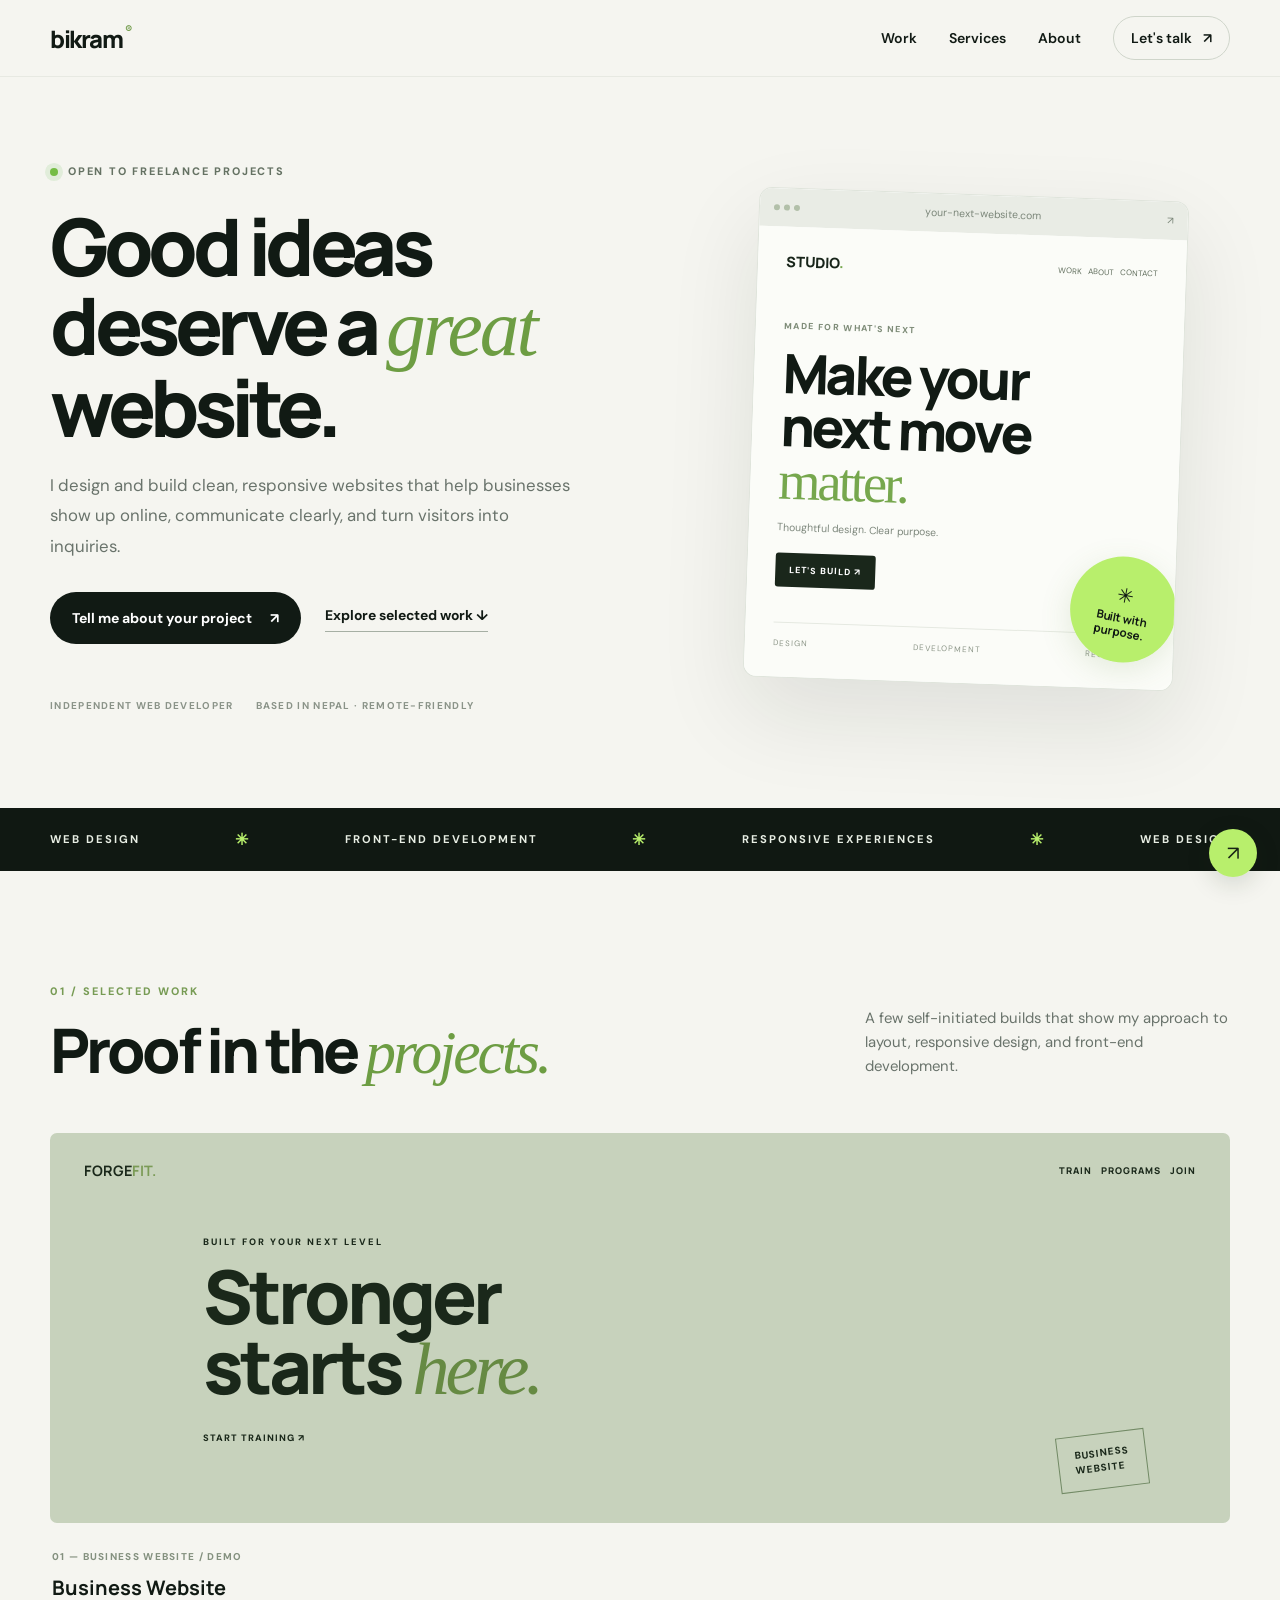
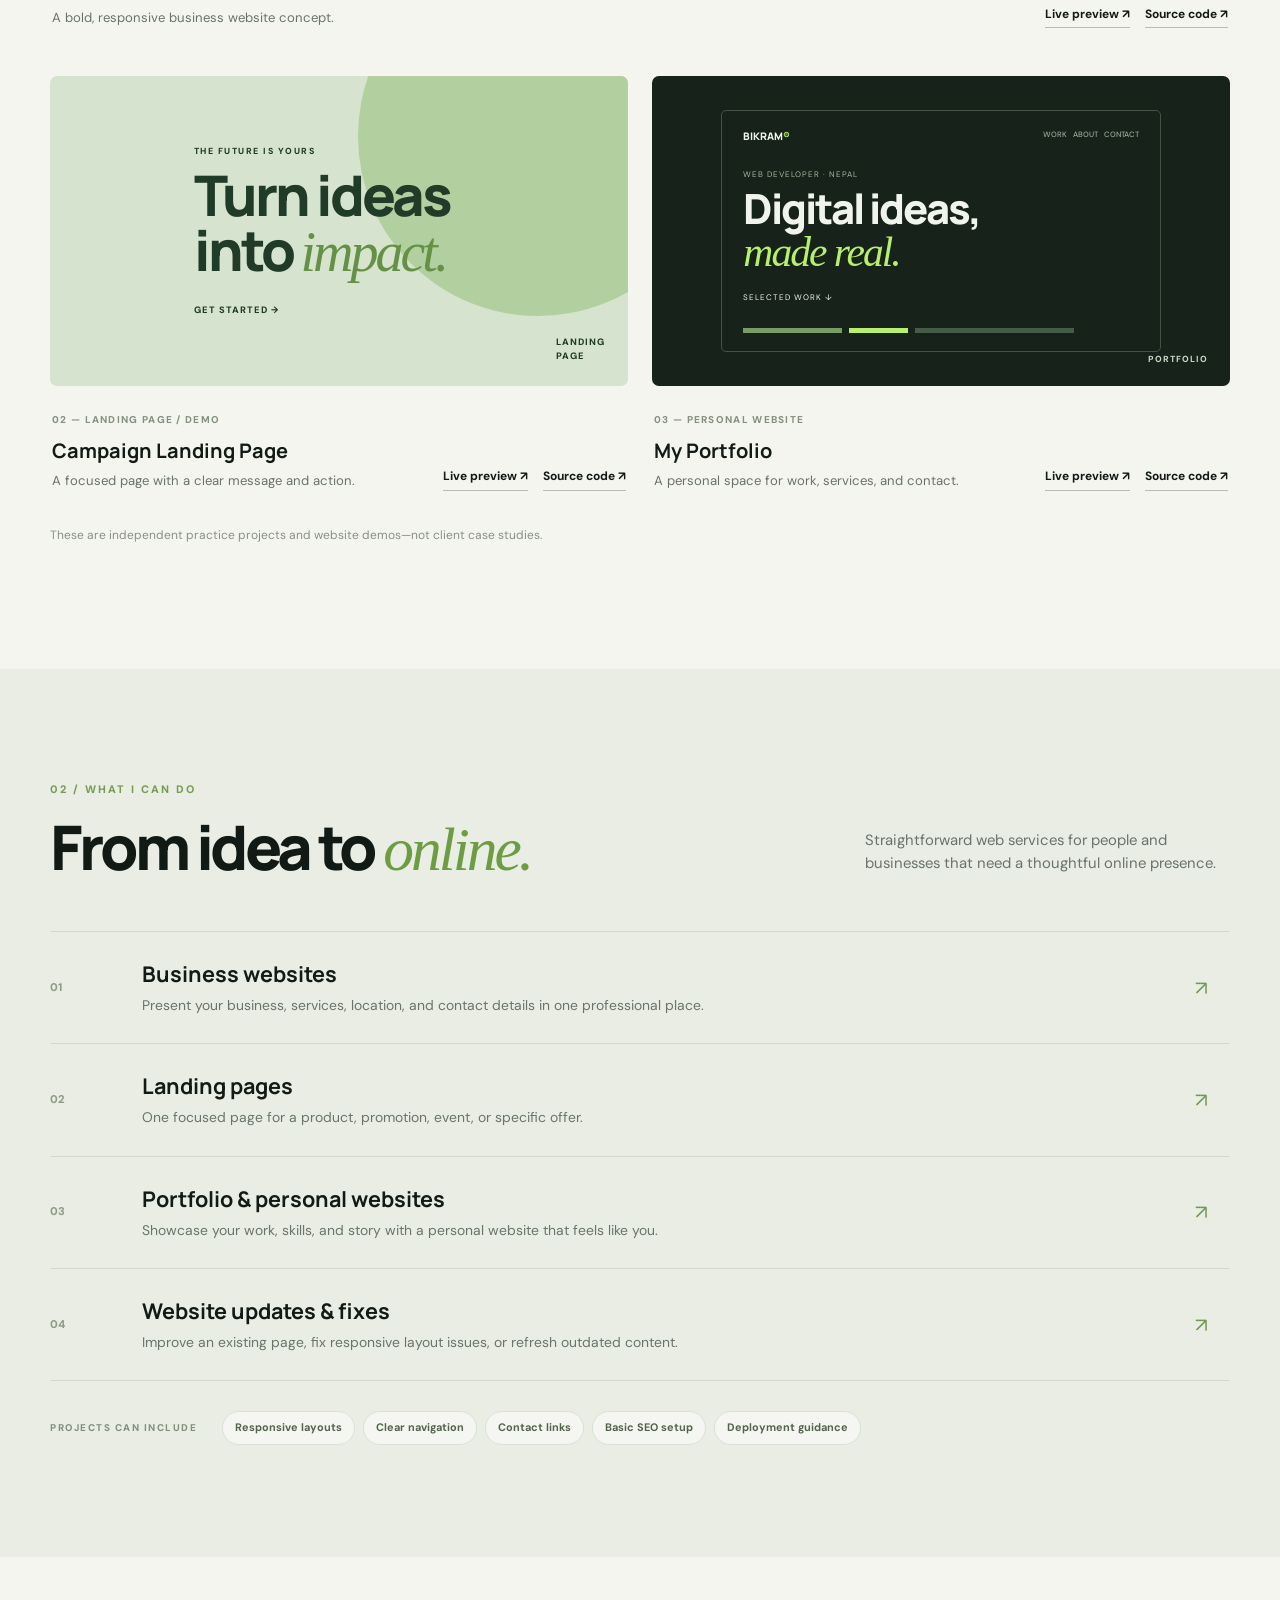
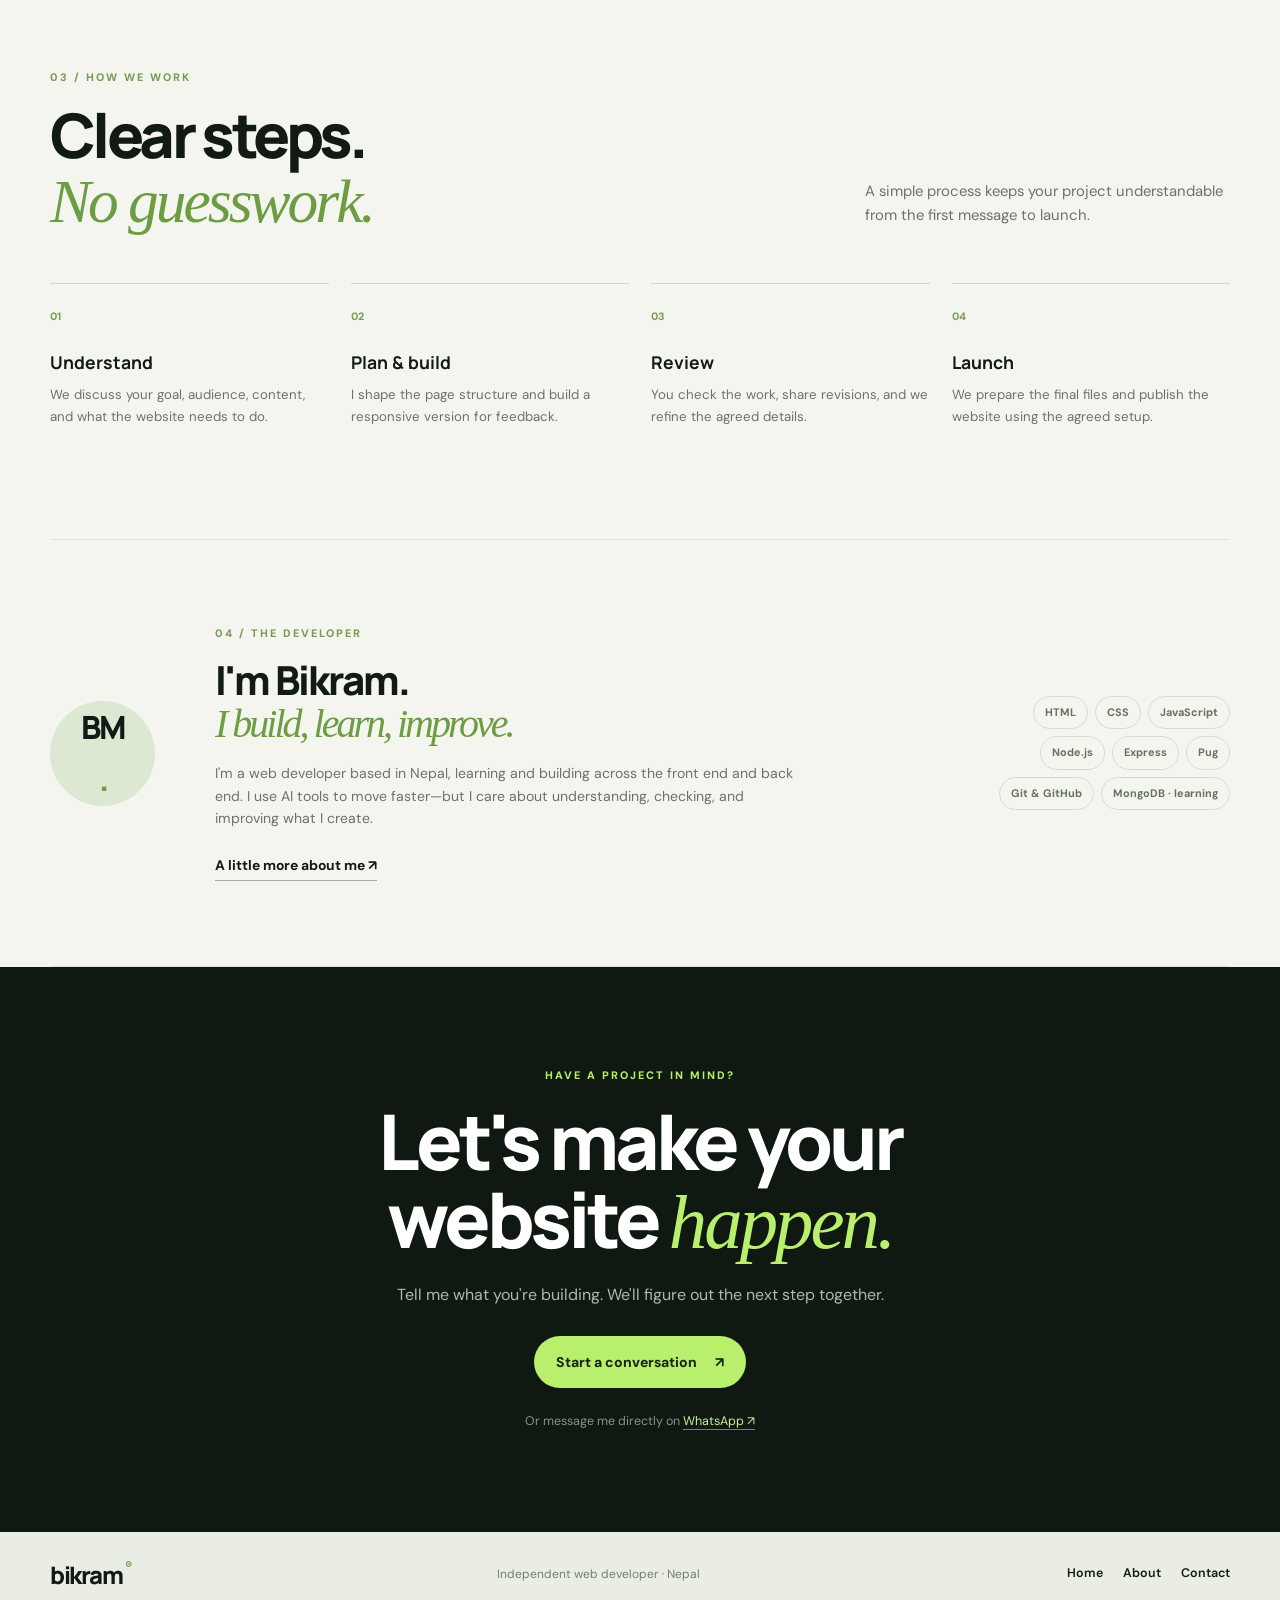
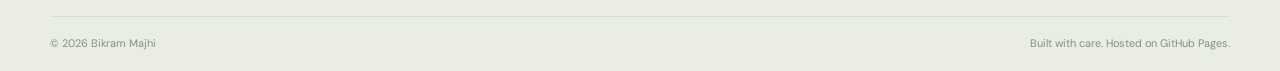
==== commit 339e65b5: "Fix stale stylesheet caching" ====
--- a/index.html
+++ b/index.html
@@ -7,7 +7,7 @@
 <title>Bikram Majhi — Freelance Web Developer</title>
 <link rel="preconnect" href="https://fonts.googleapis.com"><link rel="preconnect" href="https://fonts.gstatic.com" crossorigin>
 <link href="https://fonts.googleapis.com/css2?family=DM+Sans:wght@400;500;600;700&family=Manrope:wght@500;600;700;800&display=swap" rel="stylesheet">
-<link rel="stylesheet" href="style.css">
+<link rel="stylesheet" href="style.css?v=20261114-2">
 </head>
 <body>
 <header class="header"><nav class="nav wrap" aria-label="Main navigation"><a class="logo" href="index.html">bikram<span>®</span></a><div class="nav-menu"><a href="#work">Work</a><a href="#services">Services</a><a href="about.html">About</a><a class="nav-contact" href="contact.html">Let's talk <span>↗</span></a></div></nav></header>
--- a/style.css
+++ b/style.css
@@ -1,4 +1,14 @@
-:root{--ink:#17251f;--muted:#66736c;--paper:#f7f8f3;--white:#fff;--green:#246b4a;--green-dark:#174a33;--lime:#c8f169;--line:#e3e8df;--shadow:0 24px 70px rgba(24,48,34,.09}
-}*{box-sizing:border-box}html{scroll-behavior:smooth;scroll-padding-top:90px}body{margin:0;background:var(--paper);color:var(--ink);font-family:"DM Sans",Arial,sans-serif;line-height:1.65}a{color:inherit;text-decoration:none}a:focus-visible,button:focus-visible{outline:3px solid #95c95e;outline-offset:4px}.container{width:min(1120px,calc(100% - 48px));margin-inline:auto}.site-header{position:sticky;top:0;z-index:20;background:rgba(247,248,243,.9);backdrop-filter:blur(14px);border-bottom:1px solid rgba(227,232,223,.75)}.navbar{height:76px;display:flex;align-items:center;justify-content:space-between}.brand{font:800 1.45rem "Manrope",sans-serif;letter-spacing:-1px}.brand span,.accent{color:var(--green)}.nav-links{display:flex;align-items:center;gap:30px;font-size:.91rem;font-weight:600}.nav-links a:not(.nav-cta):hover,.text-link:hover{color:var(--green)}.nav-cta{padding:10px 17px;border:1px solid #cfd8cd;border-radius:99px}.nav-cta:hover{background:#eaf0e6}.hero{min-height:590px;display:grid;grid-template-columns:1.12fr .88fr;align-items:center;gap:55px;padding-block:80px}.eyebrow{font-size:.74rem;letter-spacing:2px;font-weight:800;color:var(--green);margin:0 0 18px}.status-dot{display:inline-block;width:8px;height:8px;border-radius:50%;background:#75b85b;margin-right:9px;box-shadow:0 0 0 4px #e5f1df}.hero h1,.section-heading h2,.about-band h2,.contact-cta h2{font:800 clamp(2.8rem,5.2vw,4.7rem)/1.08 "Manrope",sans-serif;letter-spacing:-3px;margin:0}.hero-lead{font-size:1.08rem;color:var(--muted);max-width:560px;margin:25px 0 30px}.hero-actions{display:flex;align-items:center;gap:25px;flex-wrap:wrap}.button{display:inline-flex;align-items:center;gap:15px;border-radius:99px;padding:14px 22px;font-weight:700;font-size:.94rem;transition:transform .2s,background .2s}.button:hover{transform:translateY(-2px)}.button-primary{background:var(--green);color:white}.button-primary:hover{background:var(--green-dark)}.text-link{font-weight:700;font-size:.94rem}.hero-note{display:flex;gap:12px;color:#87918a;font-size:.8rem;margin-top:40px}.hero-visual{position:relative;display:grid;place-items:center;min-height:360px}.visual-glow{position:absolute;width:310px;height:310px;background:#dcebd2;border-radius:50%;filter:blur(2px)}.visual-card{position:relative;width:min(100%,390px);background:#17251f;color:white;border-radius:18px;overflow:hidden;box-shadow:0 30px 75px rgba(23,37,31,.22);transform:rotate(2deg)}.visual-top{display:flex;align-items:center;gap:20px;padding:16px 20px;background:#22332a;color:#9ba99f;font-size:.75rem}.window-dots{color:#b9dc78;letter-spacing:3px}.code-lines{padding:24px 22px 30px;font: .83rem/2.2 ui-monospace,monospace}.code-muted{color:#718178}.code-purple{color:#d7a7ff}.code-green{color:#9fcb8d}.code-blue{color:#8cc8ff}.code-white{color:#fff}.code-yellow{color:#f2d38b}.visual-bottom{border-top:1px solid #314239;padding:13px 20px;font-size:.75rem;color:#c4d3c8}.mini-check{color:#c8f169;margin-right:8px}.floating-tag{position:absolute;bottom:34px;right:-5px;background:white;border:1px solid var(--line);padding:11px 16px;border-radius:12px;box-shadow:var(--shadow);font-size:.78rem;font-weight:700}.trust-strip{background:#edf1e9;border-block:1px solid #e1e8dc}.trust-inner{min-height:76px;display:flex;align-items:center;justify-content:center;gap:28px;flex-wrap:wrap}.trust-inner>span{font-size:.68rem;letter-spacing:1.5px;color:#7b887e;font-weight:800}.trust-inner strong{font-size:.88rem}.trust-inner i{font-style:normal;color:#8bb26d}.section{padding-block:110px}.section-heading{max-width:610px;margin-bottom:48px}.section-heading h2,.about-band h2,.contact-cta h2{font-size:clamp(2.3rem,4vw,3.6rem);letter-spacing:-2px}.section-heading>p:last-child{color:var(--muted);max-width:490px;margin-top:20px}.service-grid{display:grid;grid-template-columns:repeat(3,1fr);gap:18px}.service-card{position:relative;padding:30px;background:white;border:1px solid var(--line);border-radius:17px;min-height:270px;transition:transform .2s,box-shadow .2s}.service-card:hover{transform:translateY(-5px);box-shadow:var(--shadow)}.service-number{font-size:.72rem;color:#a0aaa1;font-weight:700}.service-icon{width:42px;height:42px;border-radius:12px;background:#edf4e8;color:var(--green);display:grid;place-items:center;font-size:1.25rem;margin:22px 0 16px}.service-card h3,.project-info h3{font:700 1.22rem "Manrope",sans-serif;margin:0 0 10px}.service-card p,.project-info p{font-size:.9rem;color:var(--muted);margin:0}.service-label{display:inline-block;margin-top:20px;font-size:.72rem;color:var(--green);font-weight:700}.projects-section{background:#eef1e9}.section-heading-row{display:flex;justify-content:space-between;align-items:end;gap:35px;max-width:none}.section-heading-row>p{max-width:340px;color:var(--muted);font-size:.9rem;margin-bottom:7px}.project-grid{display:grid;grid-template-columns:repeat(2,1fr);gap:22px}.project-card{background:white;border:1px solid #e1e6dc;border-radius:17px;overflow:hidden}.project-feature{grid-column:span 2}.project-preview{height:245px;position:relative;overflow:hidden}.preview-business{background:#e8ddc9;padding:26px 35px}.preview-nav{display:flex;justify-content:space-between;font:800 .8rem "Manrope";color:#293c2d}.preview-nav span{color:#a36d42}.preview-nav small{font:600 .55rem "DM Sans";letter-spacing:1px}.preview-content{position:absolute;left:13%;top:29%;display:flex;flex-direction:column;gap:10px;color:#293c2d}.preview-content small,.landing-copy small{font-size:.58rem;letter-spacing:2px;font-weight:800}.preview-content strong{font:800 clamp(2rem,4vw,3.6rem)/1.03 "Manrope";letter-spacing:-2px}.preview-button{font-size:.6rem;font-weight:800;letter-spacing:1px;margin-top:12px}.preview-landing{background:#d9e6d5;display:grid;place-items:center}.landing-shape{position:absolute;border-radius:50%;filter:blur(1px)}.shape-one{width:240px;height:240px;background:#b5d6a7;right:8%;top:-60px}.shape-two{width:190px;height:190px;background:#8cbf88;left:7%;bottom:-110px}.landing-copy{position:relative;z-index:1;text-align:center;color:#193a2b;display:flex;flex-direction:column;gap:9px}.landing-copy strong{font:800 3.4rem/.98 "Manrope";letter-spacing:-2px}.landing-copy span{font-size:.8rem}.preview-portfolio{background:#18251f;display:grid;place-items:center}.portfolio-mini{width:70%;height:75%;border:1px solid #415448;border-radius:10px;padding:18px;color:#e8f0e5;display:flex;flex-direction:column;justify-content:space-between}.portfolio-mini>span{font:800 .8rem "Manrope"}.portfolio-mini strong{font:800 2rem/1.08 "Manrope";letter-spacing:-1px}.mini-bars{display:flex;gap:8px}.mini-bars i{height:6px;border-radius:9px;background:#8bbd70;width:24%}.mini-bars i:nth-child(2){width:15%;background:#d0e5a5}.mini-bars i:nth-child(3){width:35%;background:#4e8462}.project-info{padding:24px 26px;display:flex;justify-content:space-between;align-items:end;gap:20px}.project-type{font-size:.65rem;font-weight:800;letter-spacing:1.3px;color:var(--green)}.project-info h3{margin-top:8px}.project-info p{max-width:330px}.project-links{display:flex;gap:14px;flex-shrink:0}.project-links a{font-size:.75rem;font-weight:700;color:var(--green);white-space:nowrap}.project-links a:hover{text-decoration:underline}.about-band{background:#17251f;color:white;padding-block:90px}.about-band-inner{display:grid;grid-template-columns:1fr 1fr;gap:90px;align-items:center}.about-band .eyebrow{color:#b9db8c}.about-band .accent{color:#b9db8c}.about-band-inner>div:last-child p{color:#bdc9bf;max-width:490px;margin:0 0 22px}.about-band .text-link{color:#c8f169}.contact-cta{padding-block:105px;display:flex;justify-content:space-between;align-items:center;gap:30px}.contact-cta .eyebrow{margin-bottom:15px}.site-footer{background:#e9eee5;border-top:1px solid #dce4d8}.footer-inner{min-height:90px;display:flex;align-items:center;justify-content:space-between;gap:20px}.footer-inner p,.footer-inner>span{font-size:.78rem;color:#758078}.whatsapp{position:fixed;right:24px;bottom:24px;width:52px;height:52px;border-radius:50%;display:grid;place-items:center;background:#236b4a;color:white;font-size:1.4rem;box-shadow:0 8px 25px #1a4e3533;z-index:10}.whatsapp:hover{background:#174a33;transform:translateY(-2px)}
-/* About/contact pages and reusable form styles */
-.page-hero{padding:90px 0 55px}.page-hero h1{font:800 clamp(2.5rem,5vw,4rem)/1.1 "Manrope";letter-spacing:-2px}.page-content{padding-bottom:100px}.content-panel{background:white;border:1px solid var(--line);border-radius:18px;padding:35px;max-width:760px}.content-panel p{color:var(--muted)}.skills-list{display:flex;flex-wrap:wrap;gap:9px;margin-top:20px}.skills-list span{background:#edf4e8;color:#285b40;border-radius:99px;padding:8px 13px;font-size:.8rem;font-weight:700}.contact-layout{display:grid;grid-template-columns:.8fr 1.2fr;gap:25px;padding-bottom:100px}.contact-box{background:white;border:1px solid var(--line);border-radius:18px;padding:30px}.contact-box h2{font:700 1.4rem "Manrope"}.contact-box p{color:var(--muted)}.contact-option{display:block;padding:15px 0;border-bottom:1px solid var(--line);font-weight:700;color:var(--green)}.contact-option:last-child{border:0}.form-note{font-size:.82rem;color:var(--muted)}@media(max-width:800px){.hero{grid-template-columns:1fr;padding-block:65px;gap:30px}.hero-visual{min-height:300px}.visual-card{max-width:360px}.service-grid{grid-template-columns:1fr}.service-card{min-height:unset}.section{padding-block:75px}.section-heading-row{display:block}.section-heading-row>p{margin-top:20px}.project-grid{grid-template-columns:1fr}.project-feature{grid-column:auto}.project-info{align-items:start;flex-direction:column}.project-links{margin-top:4px}.about-band-inner{grid-template-columns:1fr;gap:25px}.contact-cta{padding-block:75px}.contact-layout{grid-template-columns:1fr}.trust-inner{gap:14px 20px;padding-block:18px}.trust-inner>span{width:100%;text-align:center}}@media(max-width:520px){.container{width:calc(100% - 34px)}.navbar{height:68px}.nav-links{gap:13px;font-size:.78rem}.nav-links>a:nth-child(1){display:none}.nav-cta{padding:8px 12px}.hero h1{font-size:2.8rem;letter-spacing:-2px}.hero-lead{font-size:1rem}.hero-note{font-size:.72rem;gap:8px}.floating-tag{right:0;bottom:12px}.hero-visual{min-height:270px}.visual-card{width:92%}.code-lines{font-size:.72rem}.section-heading h2,.about-band h2,.contact-cta h2{font-size:2.5rem}.project-preview{height:205px}.project-info{padding:20px}.contact-cta{align-items:flex-start;flex-direction:column}.footer-inner{padding-block:22px;flex-wrap:wrap}.footer-inner p{order:3;width:100%;margin:0}.whatsapp{right:16px;bottom:16px;width:48px;height:48px}}+:root{--bg:#f5f5f0;--ink:#111a14;--muted:#69736b;--green:#b8ef6c;--deep:#101812;--line:#dfe4db;--white:#fff;--serif:Georgia,"Times New Roman",serif}
+*{box-sizing:border-box}html{scroll-behavior:smooth;scroll-padding-top:90px}body{margin:0;background:var(--bg);color:var(--ink);font-family:"DM Sans",Arial,sans-serif;line-height:1.6}a{color:inherit;text-decoration:none}a:focus-visible,button:focus-visible{outline:3px solid #91c74f;outline-offset:4px}.wrap{width:min(1180px,calc(100% - 64px));margin-inline:auto}.header{position:sticky;top:0;z-index:50;background:rgba(245,245,240,.92);backdrop-filter:blur(16px);border-bottom:1px solid #e7e9e2}.nav{height:76px;display:flex;justify-content:space-between;align-items:center}.logo{font:800 1.5rem "Manrope",sans-serif;letter-spacing:-1.5px}.logo span{font-size:.7rem;vertical-align:top;color:#719b4a;margin-left:3px}.nav-menu{display:flex;align-items:center;gap:32px;font-size:.88rem;font-weight:600}.nav-menu>a:not(.nav-contact):hover{color:#477b2c}.nav-contact{padding:10px 17px;border:1px solid #cfd5ca;border-radius:100px}.nav-contact:hover{background:#e8ebdf}.nav-contact span{margin-left:8px}
+.hero{display:grid;grid-template-columns:1.05fr .95fr;gap:70px;align-items:center;padding-block:86px 94px;min-height:650px}.availability{display:flex;align-items:center;gap:10px;font-size:.68rem;letter-spacing:1.8px;font-weight:800;color:#657263}.availability i{width:8px;height:8px;background:#75bd45;border-radius:50%;box-shadow:0 0 0 5px #e1edda}.hero h1{font:800 clamp(3.5rem,6.2vw,6.2rem)/.99 "Manrope",sans-serif;letter-spacing:-5.5px;margin:27px 0 24px}.hero h1 em,.section-top h2 em,.about-preview h2 em,.final-cta h2 em{font-family:var(--serif);font-weight:400;color:#6d9d43;letter-spacing:-3px}.hero-description{font-size:1.05rem;line-height:1.8;color:var(--muted);max-width:525px}.hero-buttons{display:flex;align-items:center;gap:24px;flex-wrap:wrap;margin-top:31px}.btn{display:inline-flex;align-items:center;gap:18px;padding:15px 22px;border-radius:100px;font-weight:700;font-size:.88rem;transition:transform .2s,background .2s}.btn:hover{transform:translateY(-2px)}.btn-light{background:var(--ink);color:white}.btn-light:hover{background:#2b3b2e}.under-link{font-weight:700;font-size:.87rem;border-bottom:1px solid #a6afa4;padding-bottom:4px}.under-link:hover{border-color:#4f8b31;color:#4f8b31}.hero-meta{display:flex;gap:22px;flex-wrap:wrap;margin-top:54px;font-size:.62rem;letter-spacing:1.3px;color:#8a9388;font-weight:700}.hero-right{position:relative;min-height:450px;display:grid;place-items:center}.orbit{position:absolute;border:1px solid #d5ddce;border-radius:50%;width:410px;height:410px}.orbit-a{transform:rotate(25deg) scaleX(.8)}.orbit-b{width:350px;height:350px;transform:rotate(-30deg) scaleX(1.15)}.hero-window{position:relative;width:min(100%,430px);background:white;border:1px solid #dfe4db;border-radius:13px;overflow:hidden;box-shadow:0 35px 90px #16231819;transform:rotate(2deg)}.window-bar{height:38px;background:#e9ece5;display:flex;align-items:center;justify-content:space-between;padding:0 14px;color:#7b8679;font-size:.65rem}.window-dots{display:flex;gap:4px}.window-dots i{width:6px;height:6px;background:#b2c0a9;border-radius:50%}.window-page{background:#fbfcf8;padding:25px 28px 27px;min-height:330px}.mock-nav{display:flex;justify-content:space-between;align-items:center;font-size:.6rem;color:#63705f}.mock-nav b{font:800 .9rem "Manrope";color:#18251a}.mock-nav b span{color:#76a74d}.mock-main{padding:48px 0 35px;display:flex;flex-direction:column;align-items:flex-start}.mock-main>small{font-size:.55rem;letter-spacing:1.4px;color:#7e8c78;font-weight:800}.mock-main strong{font:800 3.4rem/.97 "Manrope";letter-spacing:-3px;margin:13px 0}.mock-main strong span{font-family:var(--serif);font-weight:400;color:#76a74d}.mock-main p{font-size:.65rem;color:#7e887d;margin:0 0 16px}.mock-cta{background:#1a271b;color:#fff;padding:10px 14px;border-radius:3px;font-size:.56rem;letter-spacing:1px;font-weight:800}.mock-bottom{display:flex;justify-content:space-between;border-top:1px solid #e5e9e1;padding-top:14px;font-size:.5rem;letter-spacing:1px;color:#8c9688}.hero-sticker{position:absolute;bottom:26px;right:-2px;background:var(--green);width:106px;height:106px;border-radius:50%;display:flex;flex-direction:column;align-items:center;justify-content:center;transform:rotate(9deg);box-shadow:0 8px 30px #5e8d3d25}.hero-sticker span{font-size:1.25rem}.hero-sticker b{font:700 .72rem/1.2 "Manrope";text-align:center}.ticker{background:var(--deep);color:#e8eee4;overflow:hidden}.ticker-inner{height:63px;display:flex;align-items:center;justify-content:space-between;gap:25px;white-space:nowrap;font-size:.7rem;letter-spacing:2px;font-weight:700}.ticker-inner i{color:var(--green);font-style:normal;font-size:1rem}
+.section{padding-block:112px}.section-top{display:flex;align-items:end;justify-content:space-between;gap:40px;margin-bottom:49px}.kicker{font-size:.68rem;letter-spacing:2px;color:#779b54;font-weight:800;margin:0 0 17px}.section-top h2,.about-preview h2{font:800 clamp(2.7rem,4.8vw,4.6rem)/1.04 "Manrope";letter-spacing:-3.6px;margin:0}.section-intro{max-width:365px;color:var(--muted);font-size:.93rem;margin:0 0 6px}.work-grid{display:grid;grid-template-columns:1fr 1fr;gap:48px 24px}.work-wide{grid-column:span 2}.work-visual{display:block;position:relative;height:310px;overflow:hidden;border-radius:7px;transition:transform .25s}.work-visual:hover{transform:translateY(-4px)}.work-wide .work-visual{height:390px}.visual-gym{background:#c7d2bc;color:#1a281a;padding:28px 34px}.demo-top{display:flex;align-items:center;justify-content:space-between;font:800 .9rem "Manrope"}.demo-top b span{color:#7b9b57}.demo-top small{font-size:.58rem;letter-spacing:1px}.gym-copy{position:absolute;left:13%;top:26%;display:flex;flex-direction:column;gap:11px}.gym-copy>small{font-size:.58rem;letter-spacing:2px;font-weight:800}.gym-copy strong{font:800 clamp(3rem,5.8vw,5.4rem)/.95 "Manrope";letter-spacing:-4px}.gym-copy strong i{font-family:var(--serif);font-weight:400;color:#668a43}.demo-pill{font-size:.58rem;letter-spacing:1px;font-weight:800;margin-top:15px}.demo-stamp{position:absolute;right:7%;bottom:9%;border:1px solid #728a65;padding:12px 16px;font-size:.62rem;letter-spacing:1px;line-height:1.5;font-weight:800;transform:rotate(-7deg)}.visual-launch{background:#d6e3cf;display:grid;place-items:center;color:#203b27}.launch-orb{position:absolute;width:360px;height:360px;border-radius:50%;background:#b2d09f;right:-90px;top:-120px}.launch-content{position:relative;z-index:1;display:flex;flex-direction:column;gap:10px;margin-left:-35px}.launch-content small{font-size:.55rem;letter-spacing:1.5px;font-weight:800}.launch-content strong{font:800 3.5rem/.98 "Manrope";letter-spacing:-3px}.launch-content strong i{font-family:var(--serif);font-weight:400;color:#659144}.launch-button{margin-top:13px;font-size:.58rem;letter-spacing:1px;font-weight:800}.launch-label{position:absolute;bottom:22px;right:23px;font-size:.58rem;letter-spacing:1px;font-weight:800;line-height:1.5}.visual-portfolio{background:#16221a;display:grid;place-items:center}.portfolio-frame{width:76%;height:78%;border:1px solid #435346;border-radius:5px;padding:18px 21px;color:#f0f4ed;display:flex;flex-direction:column;justify-content:space-between}.portfolio-nav{font:800 .65rem "Manrope"}.portfolio-nav span{color:#b8ef6c}.portfolio-nav small{float:right;font:500 .48rem "DM Sans";color:#9da99c}.portfolio-hero{display:flex;flex-direction:column;gap:8px}.portfolio-hero small{font-size:.5rem;letter-spacing:1px;color:#a6b6a1}.portfolio-hero strong{font:800 2.6rem/.99 "Manrope";letter-spacing:-2px}.portfolio-hero strong i{font-family:var(--serif);font-weight:400;color:#b8ef6c}.portfolio-hero>span{font-size:.5rem;letter-spacing:1px;margin-top:10px}.portfolio-blocks{display:flex;gap:7px}.portfolio-blocks i{height:5px;width:25%;background:#799b66}.portfolio-blocks i:nth-child(2){width:15%;background:#b8ef6c}.portfolio-blocks i:nth-child(3){width:40%;background:#455d48}.portfolio-tag{position:absolute;right:22px;bottom:20px;color:#c8d8c5;font-size:.55rem;letter-spacing:1px;font-weight:800}.work-caption{display:flex;justify-content:space-between;align-items:end;gap:20px;padding:19px 2px 0}.work-label{font-size:.62rem;letter-spacing:1.3px;color:#84917f;font-weight:800}.work-caption h3{font:700 1.25rem "Manrope";margin:6px 0}.work-caption p{font-size:.82rem;color:var(--muted);margin:0}.work-actions{display:flex;gap:15px;flex-shrink:0}.work-actions a{font-size:.75rem;font-weight:700;border-bottom:1px solid #b4bdb0;padding-bottom:3px}.work-actions a:hover{color:#548332;border-color:#548332}.demo-disclaimer{margin-top:35px;color:#879184;font-size:.75rem}
+.services-section{background:#e9ede4}.services-list{border-top:1px solid #d2dbce}.service-row{display:grid;grid-template-columns:70px 1fr 35px;gap:22px;align-items:center;padding:27px 0;border-bottom:1px solid #d2dbce;transition:padding .2s}.service-row:hover{padding-inline:10px}.service-index{font-size:.7rem;color:#8d9a87;font-weight:800}.service-row h3{font:700 1.35rem "Manrope";margin:0 0 6px}.service-row p{font-size:.87rem;color:#69756a;margin:0;max-width:650px}.service-arrow{font-size:1.25rem;color:#709a4d}.deliverables{display:flex;align-items:center;gap:25px;margin-top:30px;flex-wrap:wrap}.deliverables>span{font-size:.61rem;letter-spacing:1.5px;font-weight:800;color:#81907c}.deliverables>div{display:flex;gap:8px;flex-wrap:wrap}.deliverables b{font-size:.68rem;background:#f5f6f1;border:1px solid #d9e1d4;border-radius:100px;padding:7px 12px;color:#53634e}
+.process-grid{display:grid;grid-template-columns:repeat(4,1fr);gap:22px}.process-grid>div{border-top:1px solid #cfd8ca;padding-top:18px}.process-grid span{font-size:.67rem;color:#7b9d56;font-weight:800}.process-grid h3{font:700 1.1rem "Manrope";margin:23px 0 10px}.process-grid p{font-size:.83rem;color:var(--muted);margin:0}
+.about-preview{display:grid;grid-template-columns:130px 1fr 240px;gap:35px;align-items:center;padding-block:85px;border-top:1px solid var(--line);border-bottom:1px solid var(--line)}.about-mark{width:105px;height:105px;border-radius:50%;background:#dce8d2;display:grid;place-items:center;font:800 2rem "Manrope";letter-spacing:-2px}.about-mark span{color:#6e9d48}.about-preview h2{font-size:2.5rem;letter-spacing:-2px}.about-preview>div:nth-child(2)>p:not(.kicker){max-width:590px;color:var(--muted);font-size:.88rem;margin:18px 0}.dark-link{display:inline-block;margin-top:6px}.about-skills{display:flex;flex-wrap:wrap;gap:7px;justify-content:flex-end}.about-skills span{font-size:.68rem;font-weight:700;border:1px solid #d5ddd1;border-radius:100px;padding:7px 11px;color:#657361}
+.final-cta{background:var(--deep);color:white;text-align:center;padding-block:100px}.cta-inner .kicker{color:#b8ef6c}.final-cta h2{font:800 clamp(3rem,6vw,5.5rem)/1.02 "Manrope";letter-spacing:-4px;margin:0}.final-cta h2 em{color:#b8ef6c}.final-cta .cta-inner>p:not(.kicker){color:#aeb9ae;margin:20px 0 28px}.btn-dark{background:var(--green);color:#172315}.btn-dark:hover{background:#d0f59c}.cta-email{margin-top:24px;color:#849386;font-size:.78rem}.cta-email a{color:#c8ef9e;border-bottom:1px solid #6e8b5c}
+.footer{background:#e9ede4}.footer-main{display:flex;justify-content:space-between;align-items:center;gap:25px;min-height:85px;border-bottom:1px solid #d6ded2}.footer-main>span{font-size:.75rem;color:#748071}.footer-main>div{display:flex;gap:20px;font-size:.78rem;font-weight:600}.footer-main>div a:hover{color:#4e7e32}.footer-bottom{display:flex;justify-content:space-between;padding-block:18px;color:#849080;font-size:.68rem}.floating-contact{position:fixed;right:23px;bottom:23px;width:48px;height:48px;border-radius:50%;display:grid;place-items:center;background:#b8ef6c;color:#172315;font-size:1.25rem;box-shadow:0 7px 25px #1a2d1726;z-index:40;transition:transform .2s}.floating-contact:hover{transform:translateY(-3px)}
+/* Supporting pages */
+.page-hero{padding:88px 0 45px}.page-hero h1{font:800 clamp(3rem,6vw,5rem)/1.03 "Manrope";letter-spacing:-4px;margin:0}.page-hero .accent{font-family:var(--serif);font-weight:400;color:#6d9d43}.page-hero .hero-description,.page-hero>p:not(.kicker){color:var(--muted);max-width:650px}.page-content{padding-bottom:100px}.content-panel{max-width:850px;background:white;border:1px solid var(--line);border-radius:8px;padding:38px}.content-panel h2{font:700 1.45rem "Manrope";margin:28px 0 10px}.content-panel h2:first-child{margin-top:0}.content-panel p{color:var(--muted);font-size:.94rem}.skills-list{display:flex;flex-wrap:wrap;gap:8px;margin:20px 0}.skills-list span{font-size:.78rem;font-weight:700;background:#edf2e8;padding:8px 13px;border-radius:100px;color:#416632}.contact-layout{display:grid;grid-template-columns:.85fr 1.15fr;gap:20px;padding-bottom:100px}.contact-box{background:white;border:1px solid var(--line);border-radius:8px;padding:30px}.contact-box h2{font:700 1.35rem "Manrope";margin:0 0 10px}.contact-box p{font-size:.88rem;color:var(--muted)}.contact-option{display:block;padding:16px 0;border-bottom:1px solid var(--line);font-weight:700;color:#527d36}.contact-option:last-of-type{border-bottom:0}.form-note{font-size:.75rem!important;color:#8a9486!important;margin-top:22px}
+@media(max-width:900px){.hero{gap:25px;grid-template-columns:1fr .9fr}.hero h1{font-size:4.5rem}.hero-right{min-height:370px}.orbit{width:320px;height:320px}.orbit-b{width:280px;height:280px}.hero-window{width:100%}.mock-main strong{font-size:2.8rem}.section{padding-block:85px}.about-preview{grid-template-columns:90px 1fr}.about-mark{width:80px;height:80px}.about-skills{grid-column:2;justify-content:flex-start}.process-grid{grid-template-columns:repeat(2,1fr);row-gap:35px}}
+@media(max-width:650px){.wrap{width:calc(100% - 36px)}.nav{height:68px}.nav-menu{gap:15px;font-size:.78rem}.nav-menu>a:nth-child(1),.nav-menu>a:nth-child(2){display:none}.nav-contact{padding:8px 12px}.hero{grid-template-columns:1fr;padding-block:65px 70px;gap:30px}.hero h1{font-size:clamp(3.5rem,13vw,5rem);letter-spacing:-4px}.hero-description{font-size:.95rem}.hero-meta{margin-top:35px;gap:12px;font-size:.55rem}.hero-right{min-height:330px;margin-inline:5px}.hero-window{max-width:390px}.hero-sticker{right:0;bottom:4px;width:90px;height:90px}.orbit{width:300px;height:300px}.orbit-b{width:260px;height:260px}.ticker-inner{justify-content:flex-start;gap:18px;height:55px;font-size:.62rem}.section{padding-block:75px}.section-top{display:block;margin-bottom:35px}.section-top h2{font-size:3rem;letter-spacing:-2.5px}.section-intro{margin-top:18px}.work-grid{grid-template-columns:1fr;gap:35px}.work-wide{grid-column:auto}.work-wide .work-visual,.work-visual{height:260px}.visual-gym{padding:20px}.gym-copy strong{font-size:3.5rem}.demo-top small{font-size:.48rem}.work-caption{display:block}.work-actions{margin-top:15px}.services-list .service-row{grid-template-columns:35px 1fr 20px;gap:12px;padding:22px 0}.service-row h3{font-size:1.1rem}.service-row p{font-size:.8rem}.deliverables{gap:13px}.process-grid{grid-template-columns:1fr 1fr;gap:25px 17px}.process-grid h3{margin-top:15px}.about-preview{grid-template-columns:1fr;gap:20px;padding-block:65px}.about-skills{grid-column:auto;justify-content:flex-start}.about-preview h2{font-size:2.5rem}.final-cta{padding-block:75px}.final-cta h2{font-size:3.6rem;letter-spacing:-2.5px}.footer-main{flex-wrap:wrap;padding-block:20px}.footer-main>span{width:100%;order:3}.footer-main>div{gap:13px}.footer-bottom{gap:10px;flex-wrap:wrap}.contact-layout{grid-template-columns:1fr}.content-panel{padding:25px}.page-hero{padding:65px 0 35px}.page-hero h1{font-size:3.4rem;letter-spacing:-2.5px}.floating-contact{right:15px;bottom:15px}}
+@media(prefers-reduced-motion:reduce){html{scroll-behavior:auto}*,*::before,*::after{transition:none!important;animation:none!important}}
